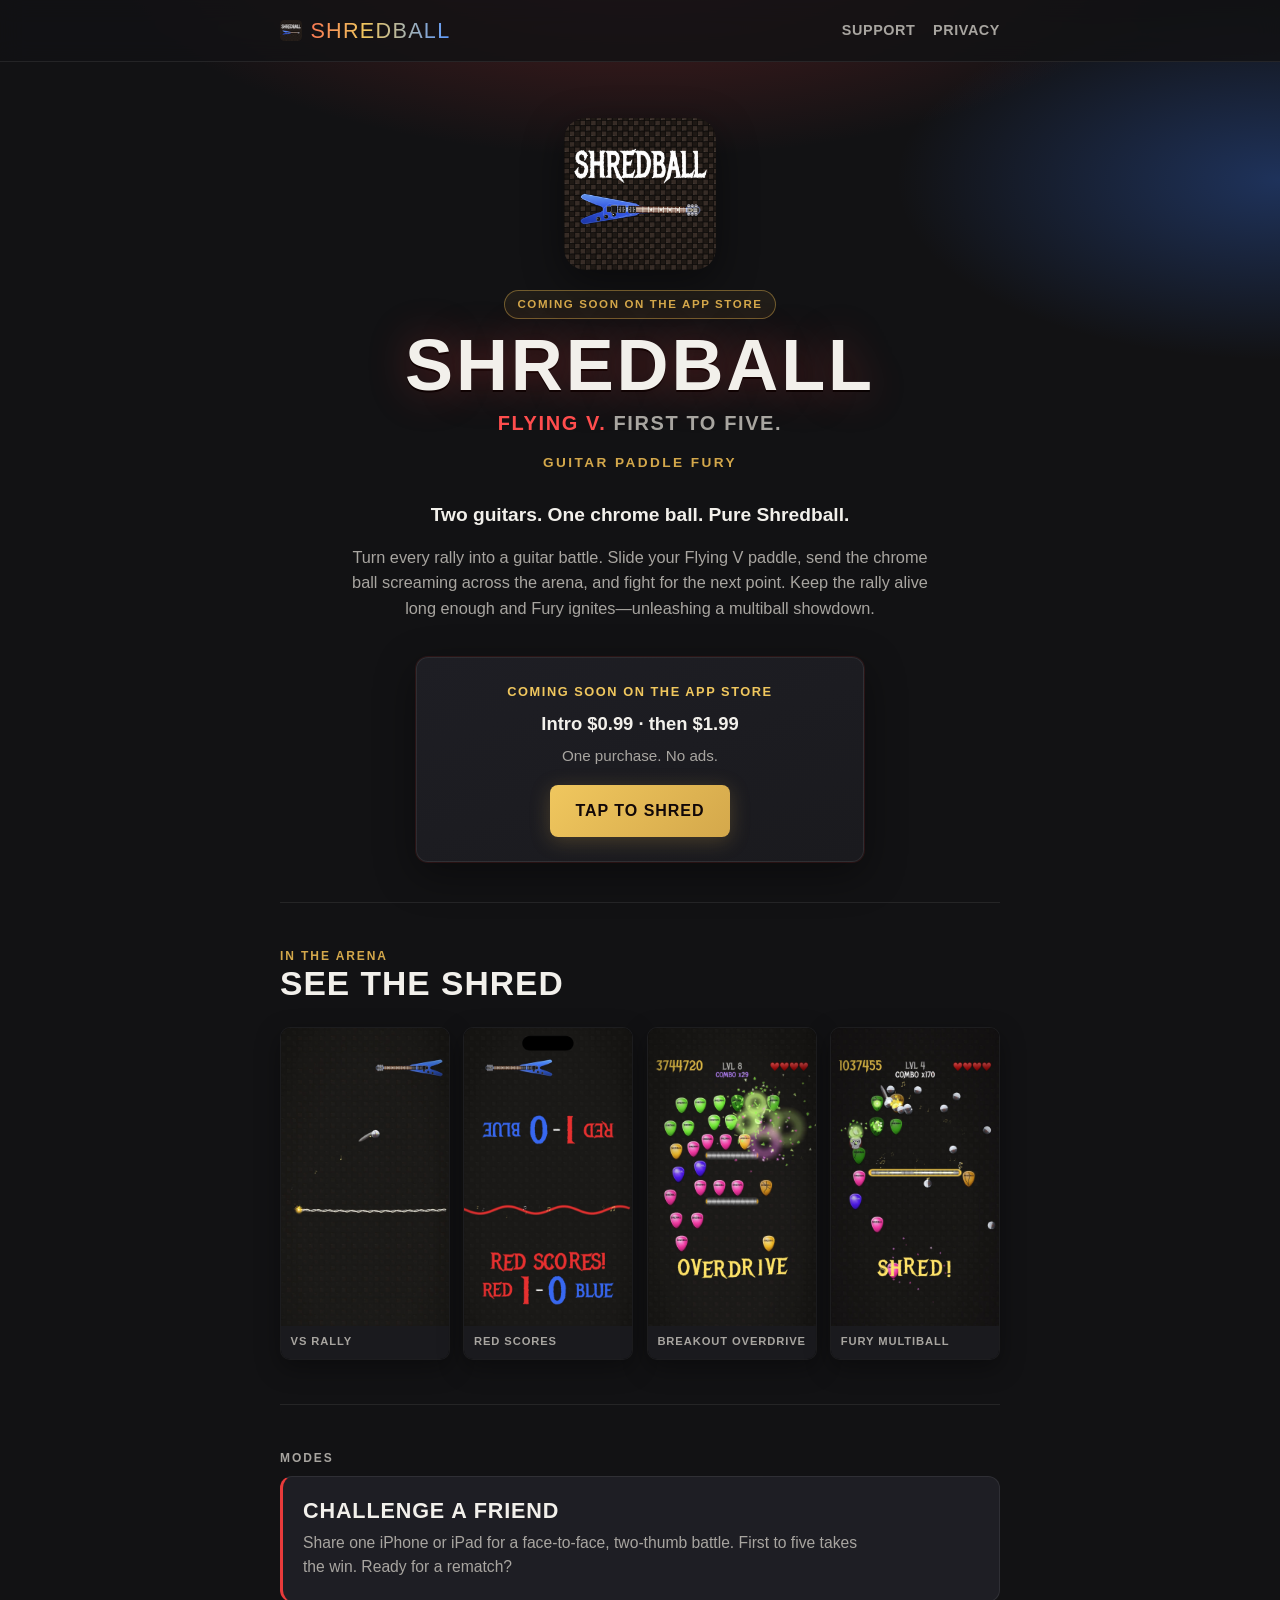
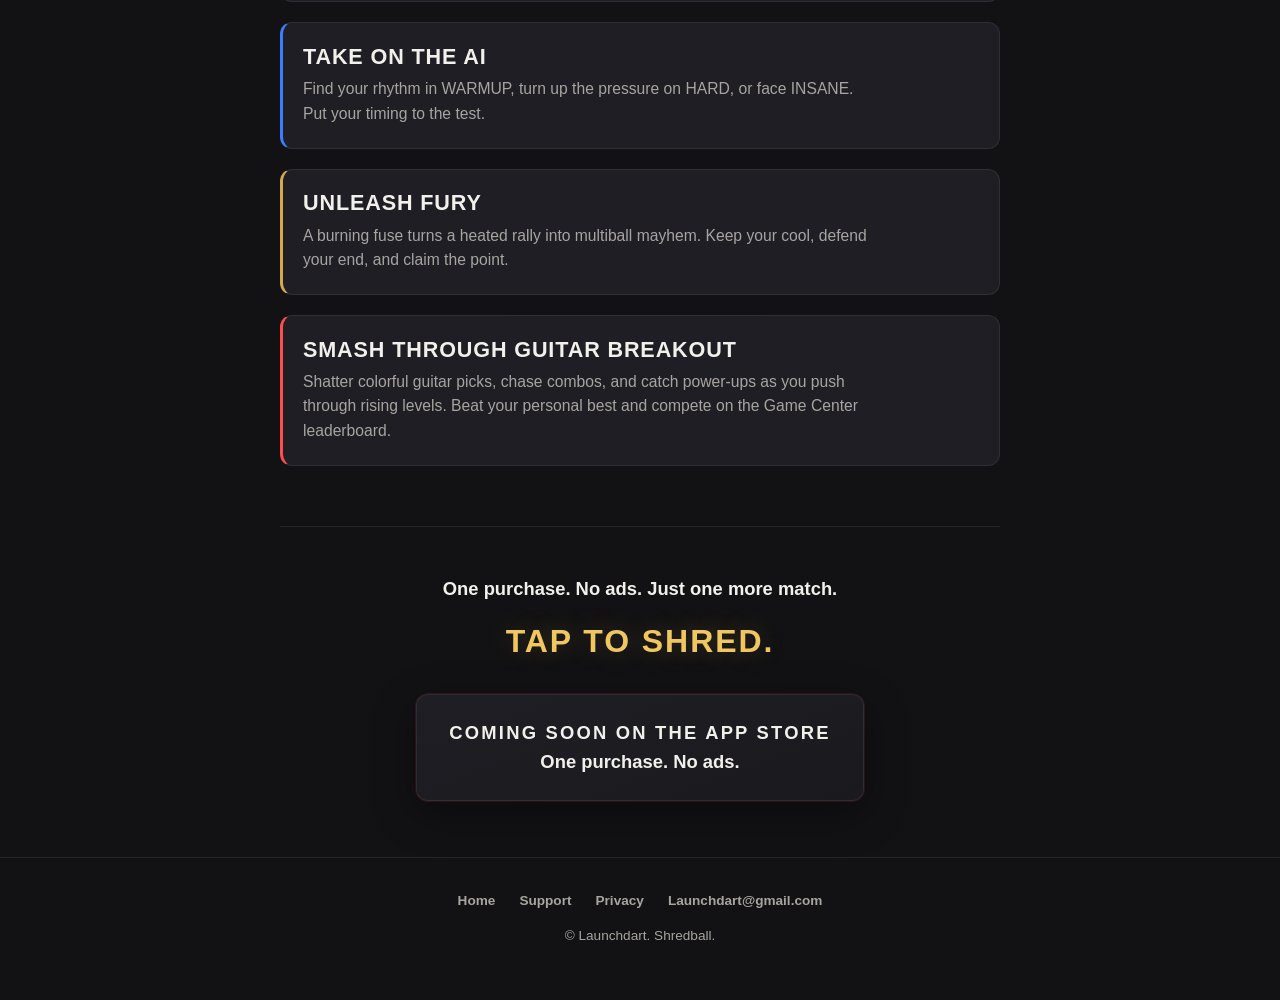
==== index.html @ 8d964af4 "Add Shredball app icon to site hero, favicon, and social preview." ====
<!DOCTYPE html>
<html lang="en">
<head>
  <meta charset="utf-8">
  <meta name="viewport" content="width=device-width, initial-scale=1">
  <title>Shredball — Flying V. First to five.</title>
  <meta name="description" content="Two guitars. One chrome ball. Pure Shredball. Face-to-face guitar paddle battles, Fury multiball, and Guitar Breakout. Coming soon on the App Store.">
  <meta name="theme-color" content="#121214">
  <link rel="canonical" href="https://shredball.app/">
  <link rel="icon" type="image/png" sizes="32x32" href="assets/favicon-32.png">
  <link rel="apple-touch-icon" href="assets/apple-touch-icon.png">
  <meta property="og:title" content="Shredball — Flying V. First to five.">
  <meta property="og:description" content="Two guitars. One chrome ball. Pure Shredball. Face-to-face battles, Fury multiball, Guitar Breakout.">
  <meta property="og:type" content="website">
  <meta property="og:url" content="https://shredball.app/">
  <meta property="og:image" content="https://shredball.app/assets/app-icon-512.png">
  <meta name="twitter:card" content="summary">
  <meta name="twitter:image" content="https://shredball.app/assets/app-icon-512.png">
  <link rel="stylesheet" href="assets/styles.css">
</head>
<body>
  <header class="site-header">
    <div class="inner">
      <a class="logo" href="./"><img class="logo-icon" src="assets/favicon-32.png" alt="" width="32" height="32">Shredball</a>
      <nav class="nav" aria-label="Primary">
        <a href="support/">Support</a>
        <a href="privacy/">Privacy</a>
      </nav>
    </div>
  </header>

  <main>
    <section class="hero wrap">
      <img class="hero-icon" src="assets/app-icon-512.png" alt="Shredball app icon — SHREDBALL over a blue Flying V" width="512" height="512" decoding="async">
      <p class="hero-kicker">Coming soon on the App Store</p>
      <h1>Shredball</h1>
      <p class="tagline"><span class="accent">Flying V.</span> First to five.</p>
      <p class="hero-sub">Guitar Paddle Fury</p>

      <p class="lede">Two guitars. One chrome ball. Pure Shredball.</p>
      <p class="lede-body">Turn every rally into a guitar battle. Slide your Flying&nbsp;V paddle, send the chrome ball screaming across the arena, and fight for the next point. Keep the rally alive long enough and Fury ignites—unleashing a multiball showdown.</p>

      <div class="cta-block">
        <p class="cta-status">Coming soon on the App Store</p>
        <p class="cta-price">Intro $0.99 · then $1.99</p>
        <p class="cta-note">One purchase. No ads.</p>
        <span class="btn" aria-disabled="true">Tap to shred</span>
      </div>
    </section>

    <section class="section wrap" aria-label="Screenshots">
      <p class="section-label gold">In the arena</p>
      <h2>See the shred</h2>
      <div class="gallery">
        <figure>
          <img src="assets/stills/vs-rally.jpg" alt="Two Flying V paddles duel over a chrome ball across a dark amp-mesh arena" width="900" height="1954" loading="eager">
          <figcaption>Vs rally</figcaption>
        </figure>
        <figure>
          <img src="assets/stills/red-scores.jpg" alt="RED SCORES celebration with face-to-face scoreboard" width="900" height="1954" loading="lazy">
          <figcaption>Red scores</figcaption>
        </figure>
        <figure>
          <img src="assets/stills/breakout-overdrive.jpg" alt="Guitar Breakout with colorful picks and overdrive energy" width="900" height="1954" loading="lazy">
          <figcaption>Breakout overdrive</figcaption>
        </figure>
        <figure>
          <img src="assets/stills/shred-multiball.jpg" alt="Fury multiball mayhem filling the arena with chrome balls" width="900" height="1954" loading="lazy">
          <figcaption>Fury multiball</figcaption>
        </figure>
      </div>
    </section>

    <section class="section wrap">
      <p class="section-label">Modes</p>
      <div class="features">
        <article class="feature">
          <h2>Challenge a friend</h2>
          <p>Share one iPhone or iPad for a face-to-face, two-thumb battle. First to five takes the win. Ready for a rematch?</p>
        </article>
        <article class="feature">
          <h2>Take on the AI</h2>
          <p>Find your rhythm in WARMUP, turn up the pressure on HARD, or face INSANE. Put your timing to the test.</p>
        </article>
        <article class="feature">
          <h2>Unleash Fury</h2>
          <p>A burning fuse turns a heated rally into multiball mayhem. Keep your cool, defend your end, and claim the point.</p>
        </article>
        <article class="feature">
          <h2>Smash through Guitar Breakout</h2>
          <p>Shatter colorful guitar picks, chase combos, and catch power-ups as you push through rising levels. Beat your personal best and compete on the Game Center leaderboard.</p>
        </article>
      </div>
    </section>

    <section class="closing wrap">
      <p>One purchase. No ads. Just one more match.</p>
      <p class="punch">Tap to shred.</p>
      <div class="cta-block" style="margin-top: 1.75rem;">
        <p class="cta-status">Coming soon on the App Store</p>
        <p class="cta-note" style="margin-bottom: 0;">One purchase. No ads.</p>
      </div>
    </section>
  </main>

  <footer class="site-footer">
    <div class="wrap">
      <nav aria-label="Footer">
        <a href="./">Home</a>
        <a href="support/">Support</a>
        <a href="privacy/">Privacy</a>
        <a href="mailto:Launchdart@gmail.com">Launchdart@gmail.com</a>
      </nav>
      <p>&copy; Launchdart. Shredball.</p>
    </div>
  </footer>
</body>
</html>
---- assets/styles.css ----
/* Shredball — dark metal / arcade */

:root {
  --bg: #121214;
  --bg-elevated: #1a1a1e;
  --bg-card: #1e1e24;
  --charcoal: #2a2a32;
  --text: #f2f0eb;
  --text-muted: #a8a5a0;
  --red: #e83b3b;
  --red-hot: #ff4d4d;
  --blue: #3b7dff;
  --blue-hot: #5c9aff;
  --gold: #d4a84b;
  --gold-bright: #f0c75e;
  --border: rgba(255, 255, 255, 0.08);
  --glow-red: rgba(232, 59, 59, 0.35);
  --glow-blue: rgba(59, 125, 255, 0.3);
  --glow-gold: rgba(212, 168, 75, 0.25);
  --max: 720px;
  --radius: 12px;
  --font: -apple-system, BlinkMacSystemFont, "Segoe UI", Roboto, Helvetica, Arial, sans-serif;
  --font-display: Impact, Haettenschweiler, "Arial Narrow Bold", "Segoe UI Black", sans-serif;
}

*,
*::before,
*::after {
  box-sizing: border-box;
}

html {
  scroll-behavior: smooth;
  -webkit-text-size-adjust: 100%;
}

body {
  margin: 0;
  font-family: var(--font);
  font-size: 1.05rem;
  line-height: 1.55;
  color: var(--text);
  background:
    radial-gradient(ellipse 80% 50% at 50% -10%, var(--glow-red), transparent 55%),
    radial-gradient(ellipse 60% 40% at 100% 20%, var(--glow-blue), transparent 50%),
    var(--bg);
  background-attachment: fixed;
  min-height: 100vh;
}

img {
  max-width: 100%;
  height: auto;
  display: block;
}

a {
  color: var(--gold-bright);
  text-decoration: none;
  transition: color 0.15s ease;
}

a:hover,
a:focus-visible {
  color: var(--text);
  text-decoration: underline;
}

a:focus-visible {
  outline: 2px solid var(--gold);
  outline-offset: 3px;
}

.wrap {
  width: min(100% - 2rem, var(--max));
  margin-inline: auto;
}

/* Header */
.site-header {
  position: sticky;
  top: 0;
  z-index: 40;
  backdrop-filter: blur(12px);
  -webkit-backdrop-filter: blur(12px);
  background: rgba(18, 18, 20, 0.85);
  border-bottom: 1px solid var(--border);
}

.site-header .inner {
  display: flex;
  align-items: center;
  justify-content: space-between;
  gap: 1rem;
  padding: 0.85rem 0;
  width: min(100% - 2rem, var(--max));
  margin-inline: auto;
}

.logo {
  font-family: var(--font-display);
  font-size: 1.35rem;
  letter-spacing: 0.06em;
  text-transform: uppercase;
  color: var(--text);
  text-decoration: none;
  background: linear-gradient(90deg, var(--red-hot), var(--gold-bright), var(--blue-hot));
  -webkit-background-clip: text;
  background-clip: text;
  -webkit-text-fill-color: transparent;
}

.logo:hover {
  text-decoration: none;
  filter: brightness(1.1);
}

.nav {
  display: flex;
  gap: 1.1rem;
  font-size: 0.9rem;
}

.nav a {
  color: var(--text-muted);
  text-decoration: none;
  text-transform: uppercase;
  letter-spacing: 0.04em;
  font-weight: 600;
}

.nav a:hover,
.nav a[aria-current="page"] {
  color: var(--gold-bright);
}

/* Hero */
.hero {
  padding: 3.5rem 0 2.5rem;
  text-align: center;
}

.hero-kicker {
  display: inline-block;
  margin: 0 0 0.75rem;
  padding: 0.3rem 0.75rem;
  font-size: 0.72rem;
  font-weight: 700;
  letter-spacing: 0.14em;
  text-transform: uppercase;
  color: var(--gold);
  border: 1px solid rgba(212, 168, 75, 0.45);
  border-radius: 999px;
  background: rgba(212, 168, 75, 0.08);
}

.hero h1 {
  margin: 0 0 0.4rem;
  font-family: var(--font-display);
  font-size: clamp(2.75rem, 12vw, 4.5rem);
  line-height: 0.95;
  letter-spacing: 0.04em;
  text-transform: uppercase;
  color: var(--text);
  text-shadow:
    0 0 40px var(--glow-red),
    0 2px 0 #000;
}

.hero .tagline {
  margin: 0.5rem 0 0;
  font-size: clamp(1rem, 3.5vw, 1.25rem);
  font-weight: 700;
  letter-spacing: 0.08em;
  text-transform: uppercase;
  color: var(--text-muted);
}

.hero .tagline .accent {
  color: var(--red-hot);
}

.hero .tagline .accent-blue {
  color: var(--blue-hot);
}

.hero-sub {
  margin: 0.85rem 0 0;
  font-size: 0.85rem;
  letter-spacing: 0.18em;
  text-transform: uppercase;
  color: var(--gold);
  font-weight: 700;
}

.lede {
  margin: 1.75rem auto 0;
  max-width: 36rem;
  font-size: 1.2rem;
  font-weight: 600;
  line-height: 1.45;
  color: var(--text);
}

.lede-body {
  margin: 1rem auto 0;
  max-width: 36rem;
  color: var(--text-muted);
  font-size: 1.02rem;
}

/* CTA block */
.cta-block {
  margin: 2.25rem auto 0;
  padding: 1.5rem 1.25rem;
  max-width: 28rem;
  text-align: center;
  background: linear-gradient(160deg, var(--bg-card), var(--bg-elevated));
  border: 1px solid var(--border);
  border-radius: var(--radius);
  box-shadow:
    0 0 0 1px rgba(232, 59, 59, 0.12),
    0 12px 40px rgba(0, 0, 0, 0.4);
}

.cta-status {
  margin: 0 0 0.5rem;
  font-size: 0.8rem;
  font-weight: 700;
  letter-spacing: 0.12em;
  text-transform: uppercase;
  color: var(--gold-bright);
}

.cta-price {
  margin: 0 0 0.35rem;
  font-size: 1.15rem;
  font-weight: 800;
  color: var(--text);
}

.cta-note {
  margin: 0 0 1.1rem;
  font-size: 0.95rem;
  color: var(--text-muted);
}

.btn {
  display: inline-block;
  padding: 0.85rem 1.6rem;
  font-size: 1rem;
  font-weight: 800;
  letter-spacing: 0.06em;
  text-transform: uppercase;
  text-decoration: none;
  color: #120808;
  background: linear-gradient(135deg, var(--gold-bright), var(--gold));
  border: none;
  border-radius: 8px;
  box-shadow: 0 4px 20px var(--glow-gold);
  cursor: default;
  pointer-events: none;
}

.btn:hover {
  text-decoration: none;
  color: #120808;
}

.btn-ghost {
  pointer-events: auto;
  background: transparent;
  color: var(--gold-bright);
  border: 1px solid rgba(212, 168, 75, 0.5);
  box-shadow: none;
  margin-top: 0.75rem;
  padding: 0.55rem 1.1rem;
  font-size: 0.85rem;
}

.btn-ghost:hover {
  color: var(--text);
  border-color: var(--gold-bright);
  background: rgba(212, 168, 75, 0.1);
}

/* Sections */
.section {
  padding: 2.75rem 0;
  border-top: 1px solid var(--border);
}

.section-label {
  margin: 0 0 0.65rem;
  font-size: 0.75rem;
  font-weight: 800;
  letter-spacing: 0.16em;
  text-transform: uppercase;
  color: var(--red-hot);
}

.section-label.blue {
  color: var(--blue-hot);
}

.section-label.gold {
  color: var(--gold);
}

.section h2 {
  margin: 0 0 0.75rem;
  font-family: var(--font-display);
  font-size: clamp(1.6rem, 5vw, 2.1rem);
  letter-spacing: 0.03em;
  text-transform: uppercase;
  line-height: 1.1;
}

.section p {
  margin: 0;
  color: var(--text-muted);
  max-width: 36rem;
}

.section p + p {
  margin-top: 0.75rem;
}

/* Feature cards */
.features {
  display: grid;
  gap: 1.25rem;
  padding: 0.5rem 0 1rem;
}

.feature {
  padding: 1.35rem 1.25rem;
  background: var(--bg-card);
  border: 1px solid var(--border);
  border-radius: var(--radius);
  border-left: 3px solid var(--red);
}

.feature:nth-child(2) {
  border-left-color: var(--blue);
}

.feature:nth-child(3) {
  border-left-color: var(--gold);
}

.feature:nth-child(4) {
  border-left-color: var(--red-hot);
}

.feature h2 {
  margin: 0 0 0.55rem;
  font-family: var(--font-display);
  font-size: 1.35rem;
  letter-spacing: 0.04em;
  text-transform: uppercase;
  color: var(--text);
}

.feature p {
  margin: 0;
  color: var(--text-muted);
  font-size: 0.98rem;
}

/* Gallery */
.gallery {
  display: grid;
  grid-template-columns: 1fr 1fr;
  gap: 0.75rem;
  margin-top: 1.5rem;
}

.gallery figure {
  margin: 0;
  overflow: hidden;
  border-radius: 10px;
  border: 1px solid var(--border);
  background: #0a0a0c;
  box-shadow: 0 8px 24px rgba(0, 0, 0, 0.35);
}

.gallery img {
  width: 100%;
  aspect-ratio: 9 / 16;
  object-fit: cover;
  object-position: center top;
}

.gallery figcaption {
  padding: 0.45rem 0.6rem 0.55rem;
  font-size: 0.7rem;
  font-weight: 700;
  letter-spacing: 0.08em;
  text-transform: uppercase;
  color: var(--text-muted);
  background: var(--bg-elevated);
}

@media (min-width: 560px) {
  .gallery {
    grid-template-columns: repeat(4, 1fr);
    gap: 0.85rem;
  }
}

/* Closing punch */
.closing {
  padding: 3rem 0 3.5rem;
  text-align: center;
  border-top: 1px solid var(--border);
}

.closing p {
  margin: 0 auto;
  max-width: 28rem;
  font-size: 1.15rem;
  font-weight: 600;
  color: var(--text);
}

.closing .punch {
  margin-top: 0.85rem;
  font-family: var(--font-display);
  font-size: clamp(1.5rem, 5vw, 2rem);
  letter-spacing: 0.06em;
  text-transform: uppercase;
  color: var(--gold-bright);
  text-shadow: 0 0 24px var(--glow-gold);
}

/* Footer */
.site-footer {
  padding: 2rem 0 2.5rem;
  border-top: 1px solid var(--border);
  text-align: center;
  font-size: 0.85rem;
  color: var(--text-muted);
}

.site-footer nav {
  display: flex;
  justify-content: center;
  flex-wrap: wrap;
  gap: 1rem 1.5rem;
  margin-bottom: 0.85rem;
}

.site-footer a {
  color: var(--text-muted);
  text-decoration: none;
  font-weight: 600;
}

.site-footer a:hover {
  color: var(--gold-bright);
}

/* Inner pages */
.page-hero {
  padding: 2.5rem 0 1.5rem;
}

.page-hero h1 {
  margin: 0 0 0.5rem;
  font-family: var(--font-display);
  font-size: clamp(1.9rem, 7vw, 2.6rem);
  letter-spacing: 0.04em;
  text-transform: uppercase;
}

.page-hero p {
  margin: 0;
  color: var(--text-muted);
}

.content {
  padding: 0 0 3rem;
}

.content-card {
  padding: 1.5rem 1.25rem;
  background: var(--bg-card);
  border: 1px solid var(--border);
  border-radius: var(--radius);
}

.content-card p {
  margin: 0 0 1rem;
  color: var(--text-muted);
}

.content-card p:last-child {
  margin-bottom: 0;
}

.content-card strong {
  color: var(--text);
}

.email-link {
  font-size: 1.15rem;
  font-weight: 700;
  color: var(--gold-bright);
  word-break: break-all;
}

.hint {
  margin-top: 1.25rem !important;
  padding: 0.9rem 1rem;
  background: rgba(212, 168, 75, 0.08);
  border-left: 3px solid var(--gold);
  border-radius: 0 8px 8px 0;
  color: var(--text) !important;
  font-size: 0.95rem;
}

.back-links {
  margin-top: 1.75rem;
  display: flex;
  flex-wrap: wrap;
  gap: 1rem;
  font-size: 0.9rem;
  font-weight: 600;
}

/* Reduced motion */
@media (prefers-reduced-motion: reduce) {
  html {
    scroll-behavior: auto;
  }
}


.logo {
  display: inline-flex;
  align-items: center;
  gap: 0.55rem;
}
.logo-icon {
  width: 1.35rem;
  height: 1.35rem;
  border-radius: 0.28rem;
}
.hero-icon {
  display: block;
  width: min(9.5rem, 42vw);
  height: auto;
  margin: 0 auto 1.25rem;
  border-radius: 1.35rem;
  box-shadow: 0 12px 40px rgba(0,0,0,0.45);
}
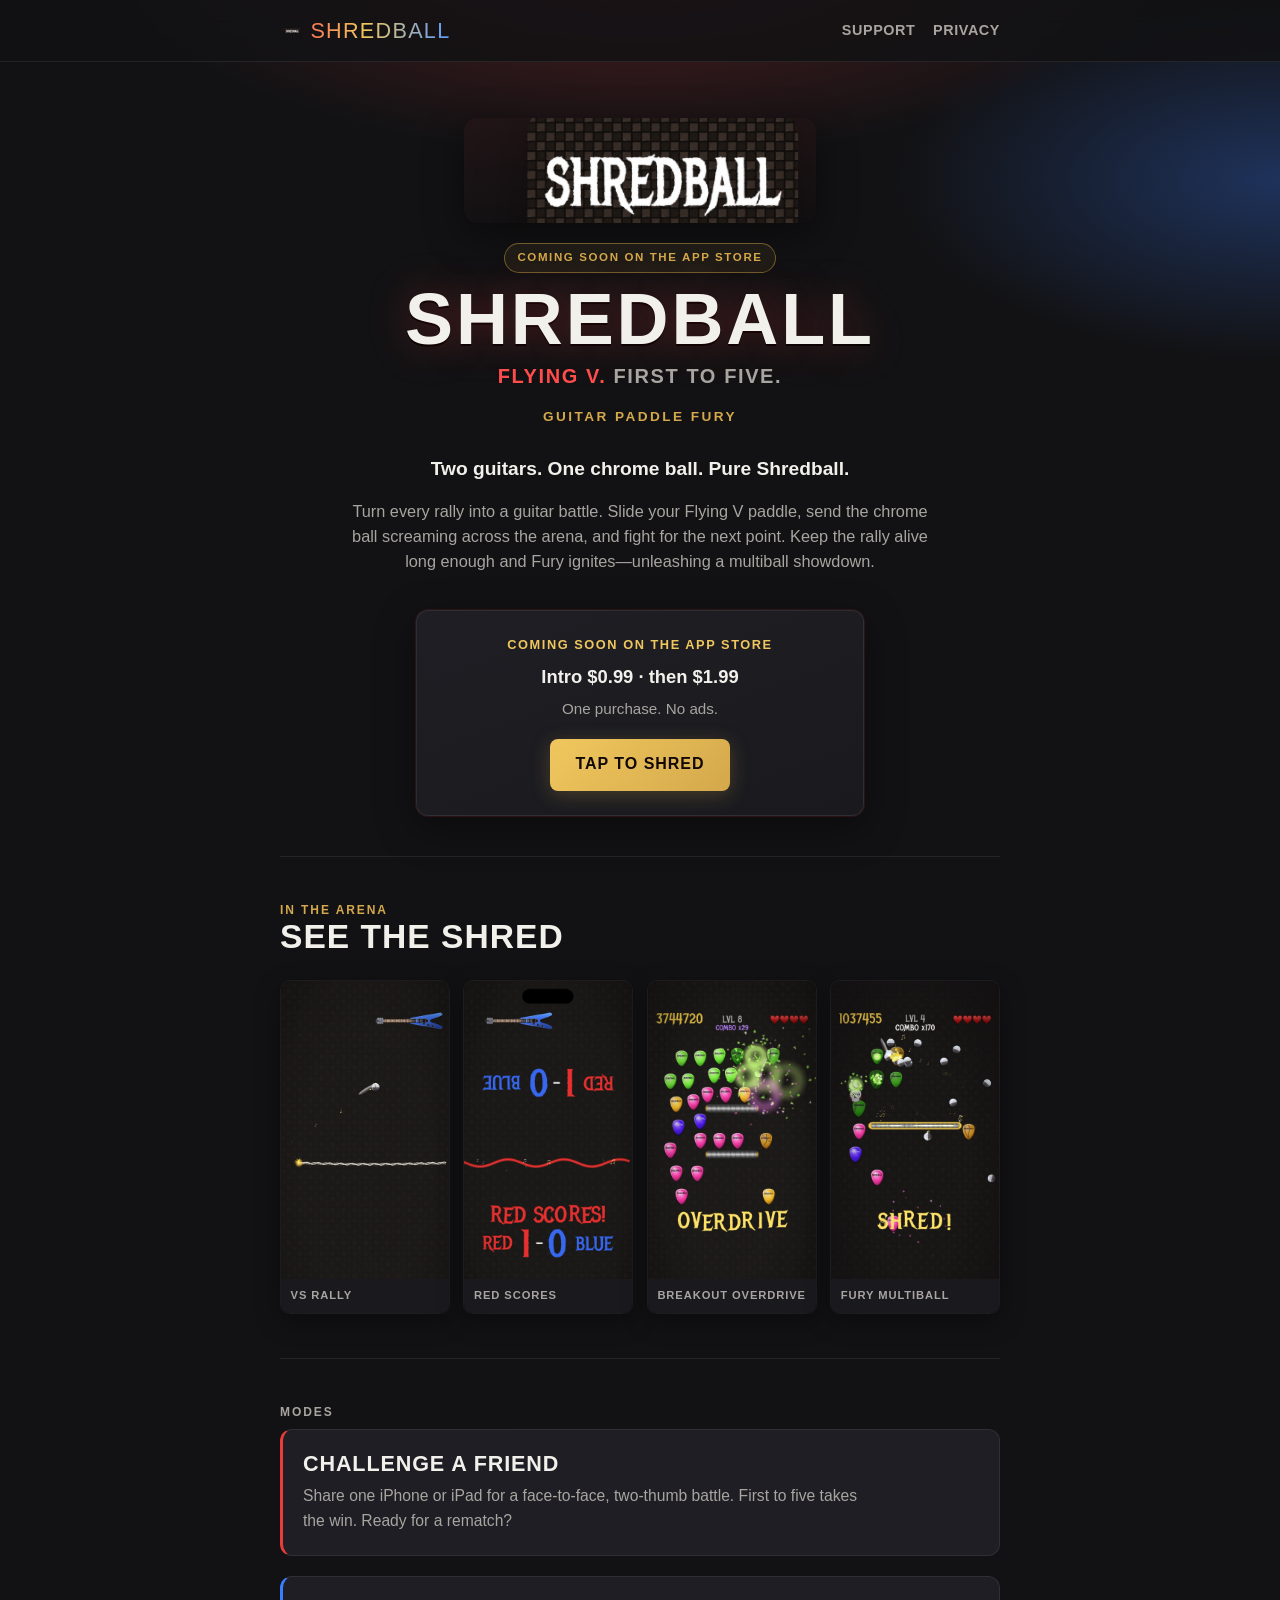
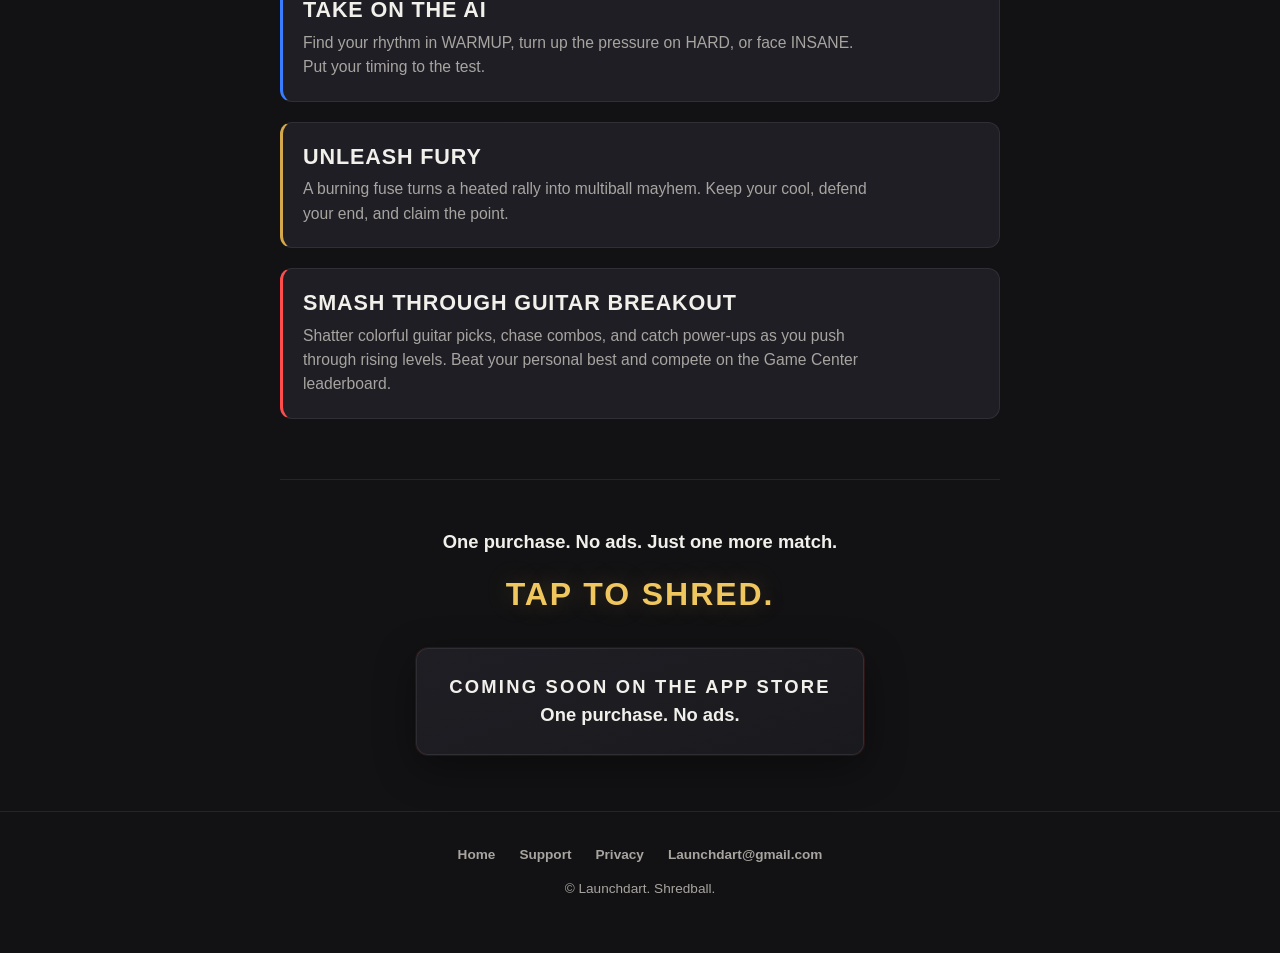
==== commit 0fc909eb: "Use wide monochrome wordmark on hero; square-padded favicons." ====
--- a/index.html
+++ b/index.html
@@ -31,7 +31,7 @@
 
   <main>
     <section class="hero wrap">
-      <img class="hero-icon" src="assets/app-icon-512.png" alt="Shredball app icon — SHREDBALL over a blue Flying V" width="512" height="512" decoding="async">
+      <img class="hero-icon" src="assets/logo-wordmark.png" alt="SHREDBALL logo" width="788" height="236" decoding="async">
       <p class="hero-kicker">Coming soon on the App Store</p>
       <h1>Shredball</h1>
       <p class="tagline"><span class="accent">Flying V.</span> First to five.</p>
--- a/assets/styles.css
+++ b/assets/styles.css
@@ -549,9 +549,9 @@
 }
 .hero-icon {
   display: block;
-  width: min(9.5rem, 42vw);
+  width: min(22rem, 88vw);
   height: auto;
   margin: 0 auto 1.25rem;
-  border-radius: 1.35rem;
+  border-radius: 0.85rem;
   box-shadow: 0 12px 40px rgba(0,0,0,0.45);
 }
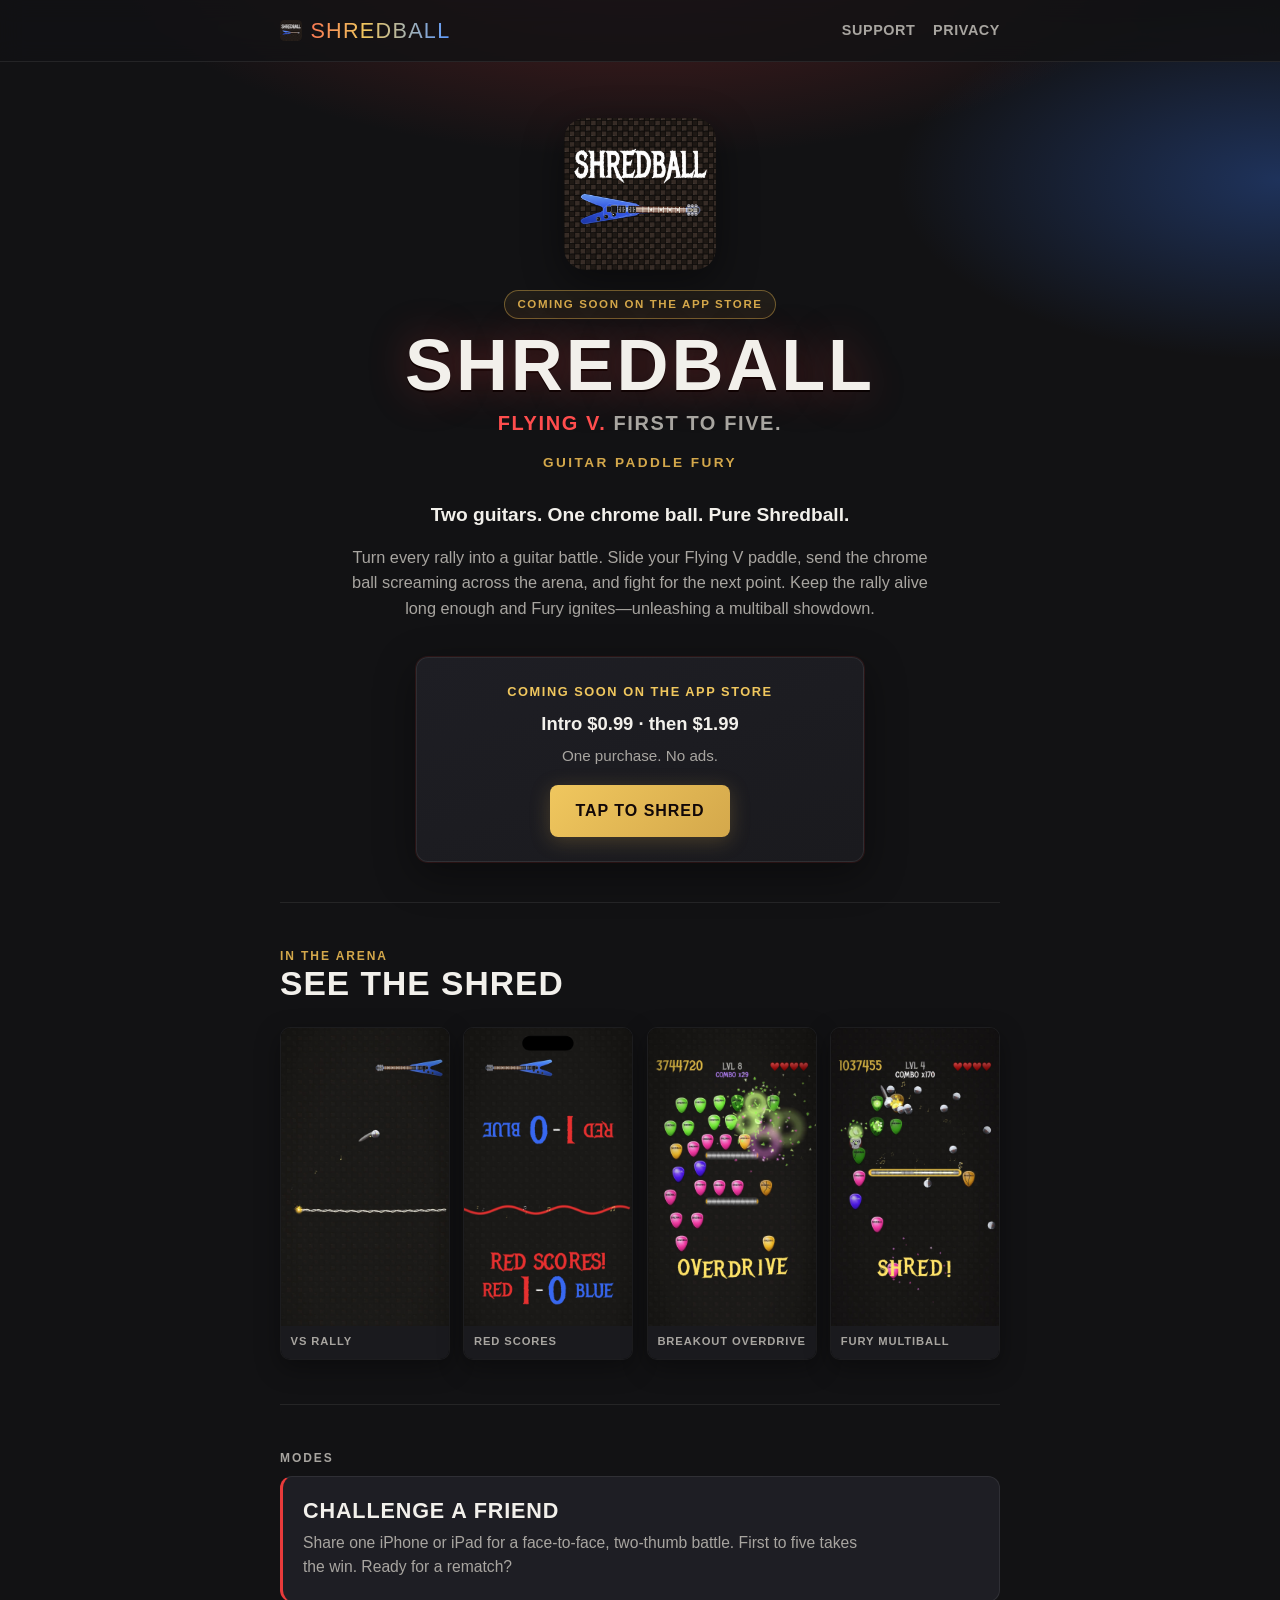
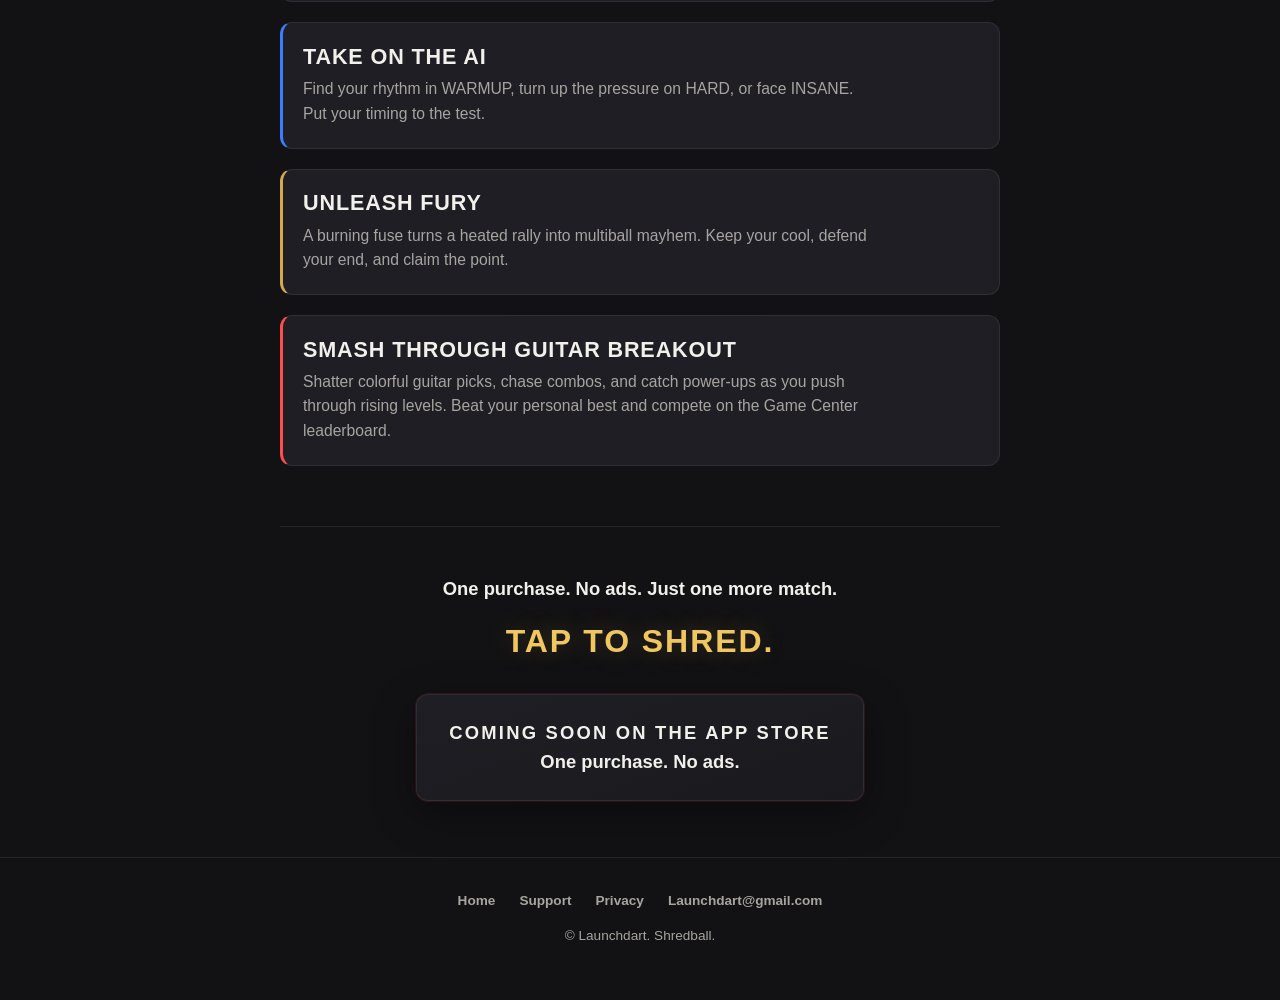
==== commit ed1c967b: "Restore Flying V app icon on shredball.app; drop monochrome wordmark swap." ====
--- a/index.html
+++ b/index.html
@@ -31,7 +31,7 @@
 
   <main>
     <section class="hero wrap">
-      <img class="hero-icon" src="assets/logo-wordmark.png" alt="SHREDBALL logo" width="788" height="236" decoding="async">
+      <img class="hero-icon" src="assets/app-icon-512.png" alt="Shredball app icon — SHREDBALL over a blue Flying V" width="512" height="512" decoding="async">
       <p class="hero-kicker">Coming soon on the App Store</p>
       <h1>Shredball</h1>
       <p class="tagline"><span class="accent">Flying V.</span> First to five.</p>
--- a/assets/styles.css
+++ b/assets/styles.css
@@ -549,9 +549,9 @@
 }
 .hero-icon {
   display: block;
-  width: min(22rem, 88vw);
+  width: min(9.5rem, 42vw);
   height: auto;
   margin: 0 auto 1.25rem;
-  border-radius: 0.85rem;
+  border-radius: 1.35rem;
   box-shadow: 0 12px 40px rgba(0,0,0,0.45);
 }
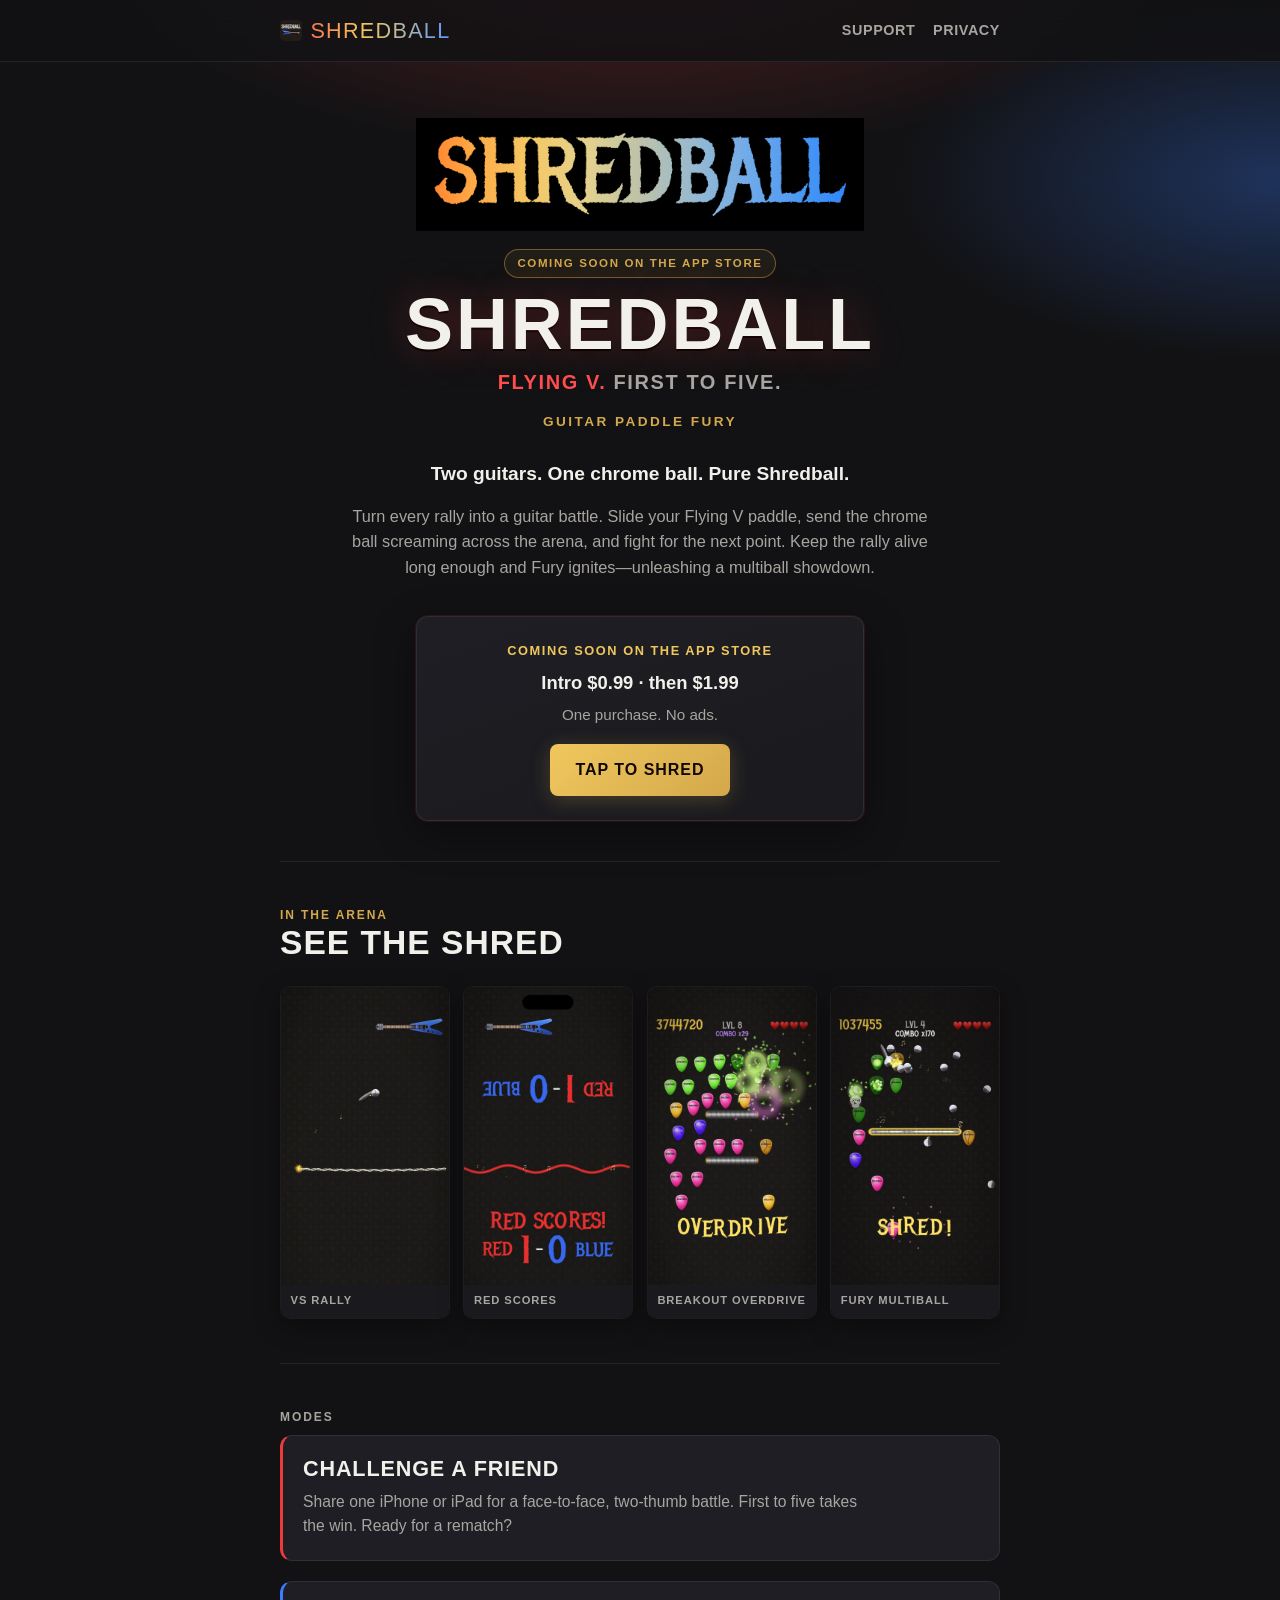
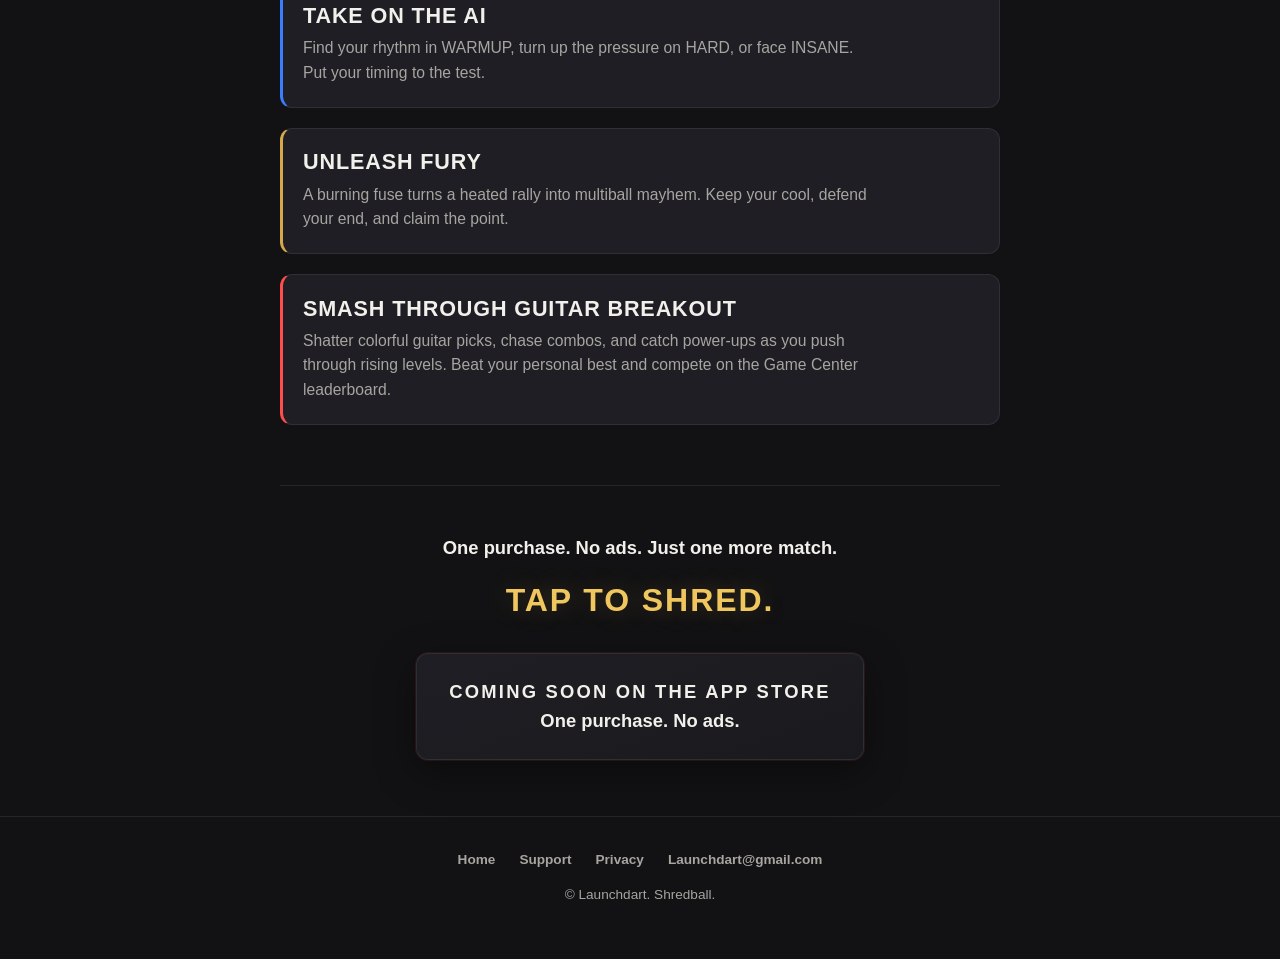
==== commit c094e832: "Homepage hero: rainbow MetalMania wordmark; keep Flying V favicon." ====
--- a/index.html
+++ b/index.html
@@ -31,7 +31,7 @@
 
   <main>
     <section class="hero wrap">
-      <img class="hero-icon" src="assets/app-icon-512.png" alt="Shredball app icon — SHREDBALL over a blue Flying V" width="512" height="512" decoding="async">
+      <img class="hero-wordmark" src="assets/wordmark-metalmania-gradient.png" alt="SHREDBALL" width="1194" height="302" decoding="async">
       <p class="hero-kicker">Coming soon on the App Store</p>
       <h1>Shredball</h1>
       <p class="tagline"><span class="accent">Flying V.</span> First to five.</p>
--- a/assets/styles.css
+++ b/assets/styles.css
@@ -555,3 +555,11 @@
   border-radius: 1.35rem;
   box-shadow: 0 12px 40px rgba(0,0,0,0.45);
 }
+
+
+.hero-wordmark {
+  display: block;
+  width: min(28rem, 92vw);
+  height: auto;
+  margin: 0 auto 1.1rem;
+}
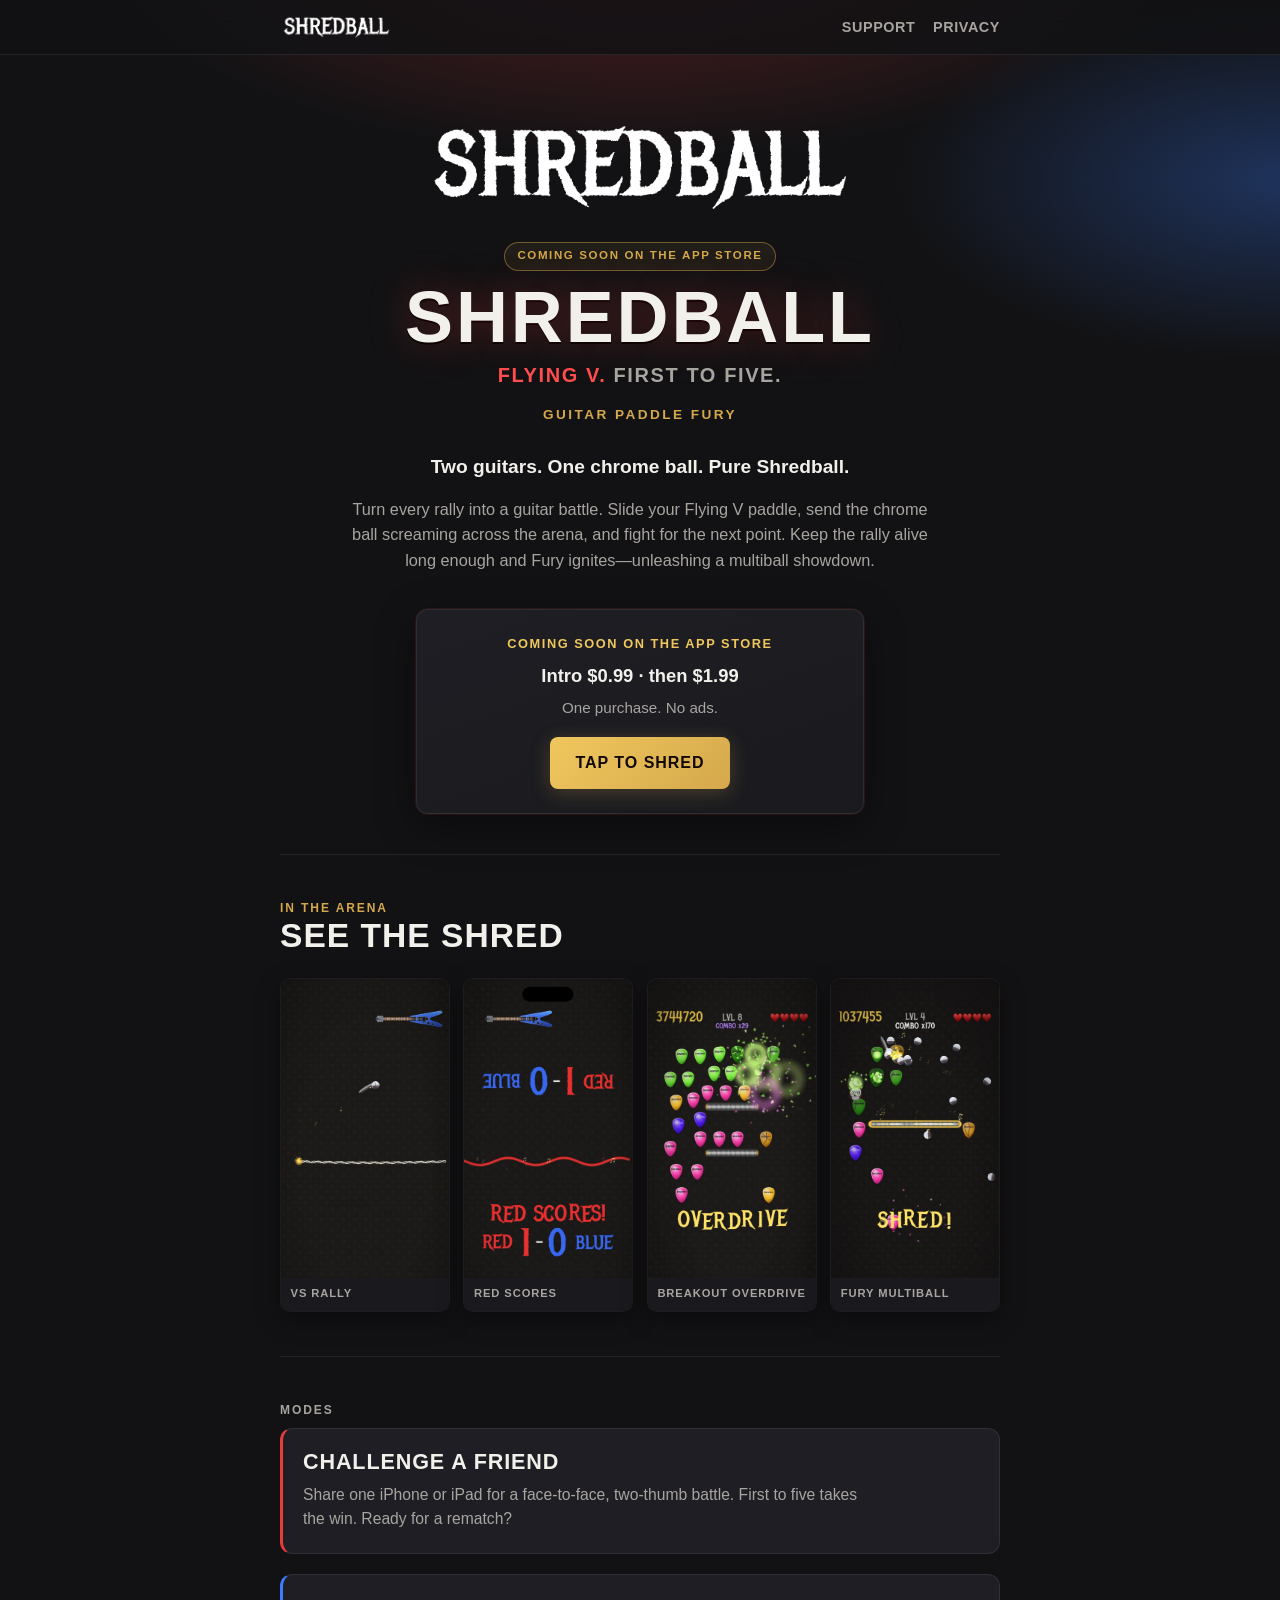
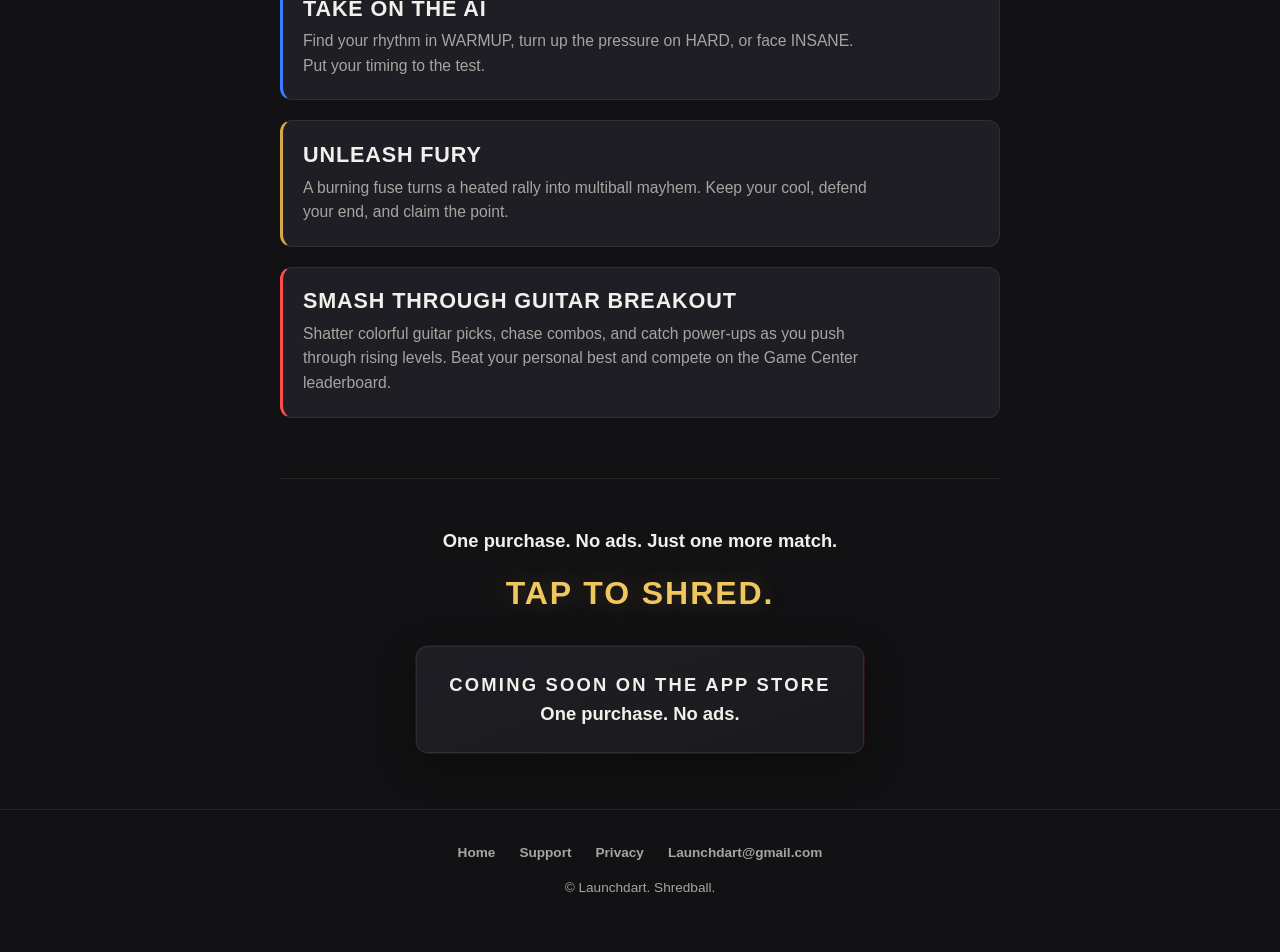
==== commit c1bd9073: "Use white MetalMania wordmark on hero and header." ====
--- a/index.html
+++ b/index.html
@@ -21,7 +21,7 @@
 <body>
   <header class="site-header">
     <div class="inner">
-      <a class="logo" href="./"><img class="logo-icon" src="assets/favicon-32.png" alt="" width="32" height="32">Shredball</a>
+      <a class="logo" href="./"><img class="logo-wordmark" src="assets/wordmark-metalmania-white-header.png" alt="Shredball" width="320" height="80"></a>
       <nav class="nav" aria-label="Primary">
         <a href="support/">Support</a>
         <a href="privacy/">Privacy</a>
@@ -31,7 +31,7 @@
 
   <main>
     <section class="hero wrap">
-      <img class="hero-wordmark" src="assets/wordmark-metalmania-gradient.png" alt="SHREDBALL" width="1194" height="302" decoding="async">
+      <img class="hero-wordmark" src="assets/wordmark-metalmania-white.png" alt="SHREDBALL" width="1194" height="302" decoding="async">
       <p class="hero-kicker">Coming soon on the App Store</p>
       <h1>Shredball</h1>
       <p class="tagline"><span class="accent">Flying V.</span> First to five.</p>
--- a/assets/styles.css
+++ b/assets/styles.css
@@ -563,3 +563,14 @@
   height: auto;
   margin: 0 auto 1.1rem;
 }
+
+
+.logo-wordmark {
+  display: block;
+  height: 1.65rem;
+  width: auto;
+}
+.logo {
+  display: inline-flex;
+  align-items: center;
+}
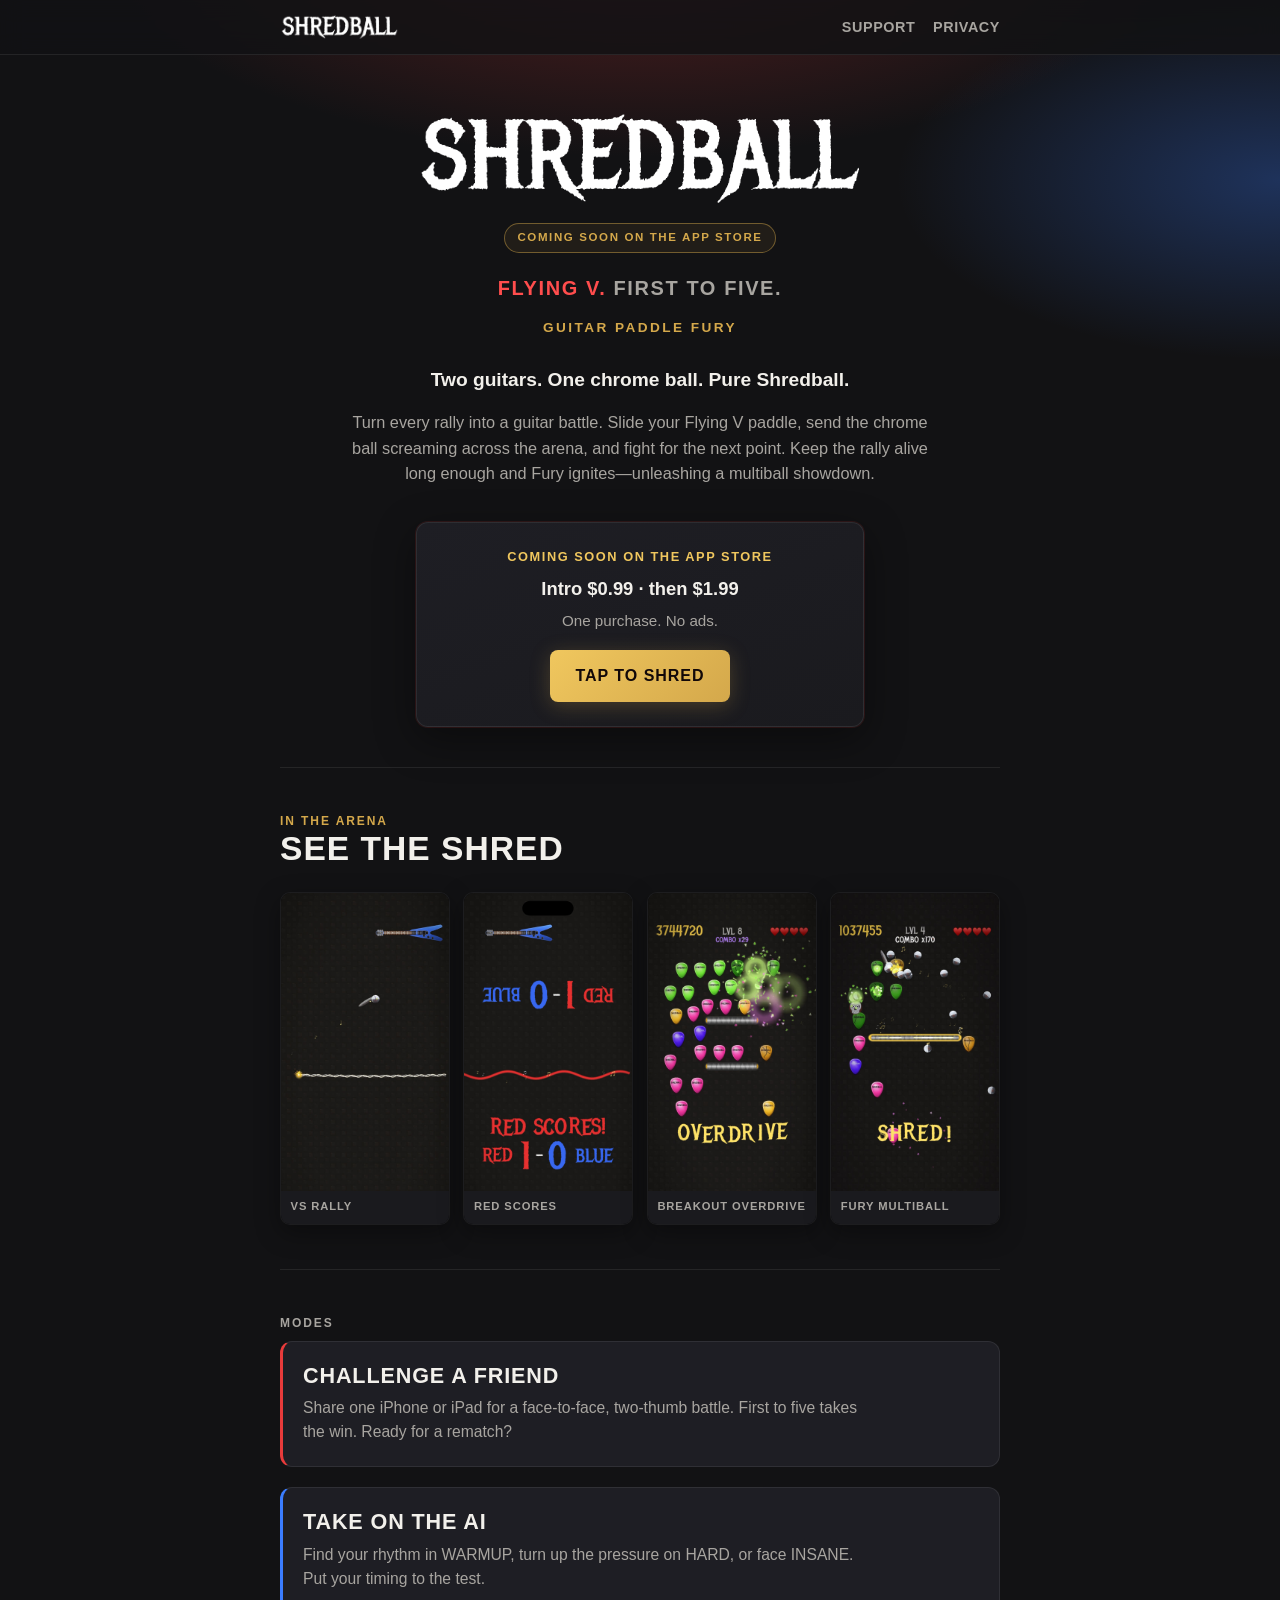
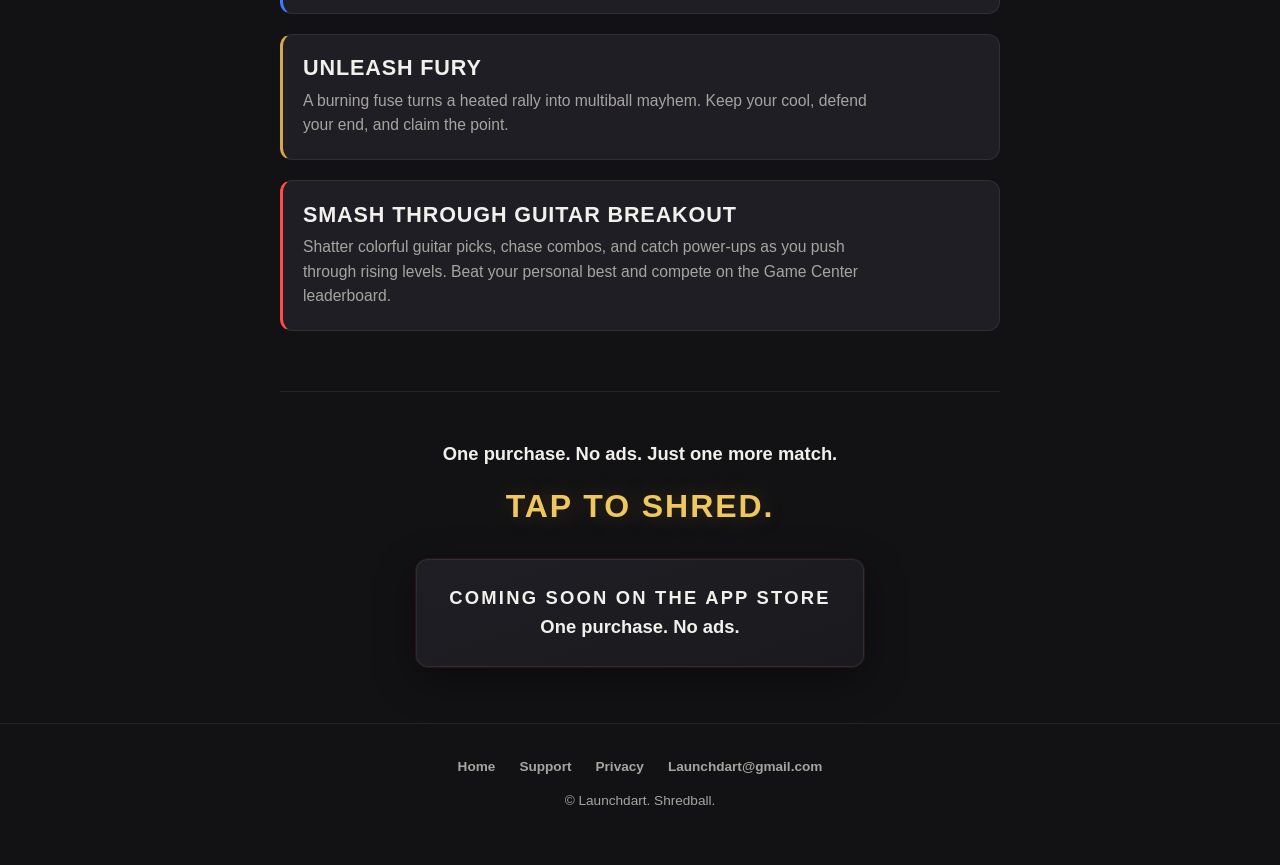
==== commit 66bd8c3f: "White MetalMania hero/header, drop duplicate H1, kill logo gradient CSS." ====
--- a/index.html
+++ b/index.html
@@ -21,7 +21,7 @@
 <body>
   <header class="site-header">
     <div class="inner">
-      <a class="logo" href="./"><img class="logo-wordmark" src="assets/wordmark-metalmania-white-header.png" alt="Shredball" width="320" height="80"></a>
+      <a class="logo" href="./"><img class="logo-wordmark" src="assets/wordmark-white-header-v2.png" alt="Shredball" width="400" height="100"></a>
       <nav class="nav" aria-label="Primary">
         <a href="support/">Support</a>
         <a href="privacy/">Privacy</a>
@@ -31,9 +31,8 @@
 
   <main>
     <section class="hero wrap">
-      <img class="hero-wordmark" src="assets/wordmark-metalmania-white.png" alt="SHREDBALL" width="1194" height="302" decoding="async">
+      <img class="hero-wordmark" src="assets/wordmark-white-v2.png" alt="SHREDBALL" width="1400" height="320" decoding="async">
       <p class="hero-kicker">Coming soon on the App Store</p>
-      <h1>Shredball</h1>
       <p class="tagline"><span class="accent">Flying V.</span> First to five.</p>
       <p class="hero-sub">Guitar Paddle Fury</p>
 
--- a/assets/styles.css
+++ b/assets/styles.css
@@ -98,16 +98,11 @@
 }
 
 .logo {
-  font-family: var(--font-display);
-  font-size: 1.35rem;
-  letter-spacing: 0.06em;
-  text-transform: uppercase;
-  color: var(--text);
-  text-decoration: none;
-  background: linear-gradient(90deg, var(--red-hot), var(--gold-bright), var(--blue-hot));
-  -webkit-background-clip: text;
-  background-clip: text;
-  -webkit-text-fill-color: transparent;
+  display: inline-flex;
+  align-items: center;
+  text-decoration: none;
+  background: none;
+  -webkit-text-fill-color: unset;
 }
 
 .logo:hover {
@@ -562,6 +557,9 @@
   width: min(28rem, 92vw);
   height: auto;
   margin: 0 auto 1.1rem;
+  background: transparent;
+  box-shadow: none;
+  border-radius: 0;
 }
 
 
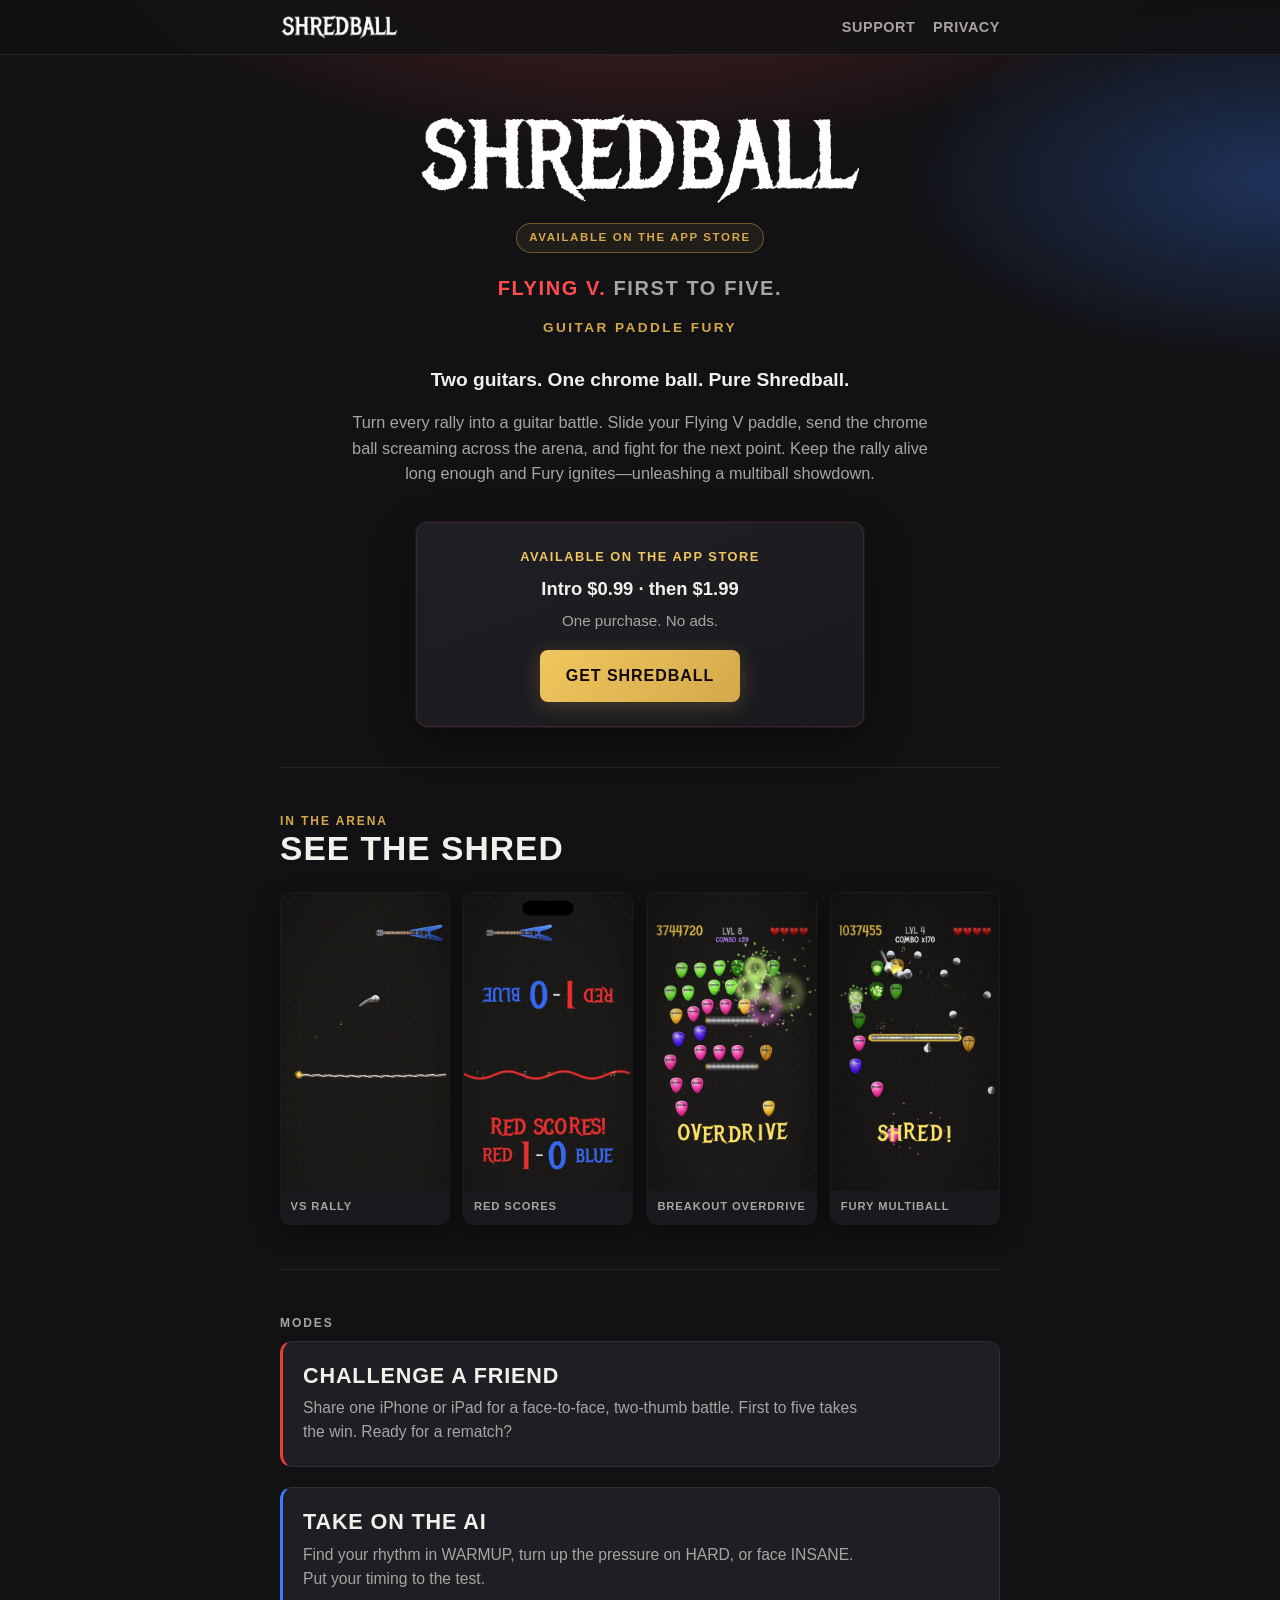
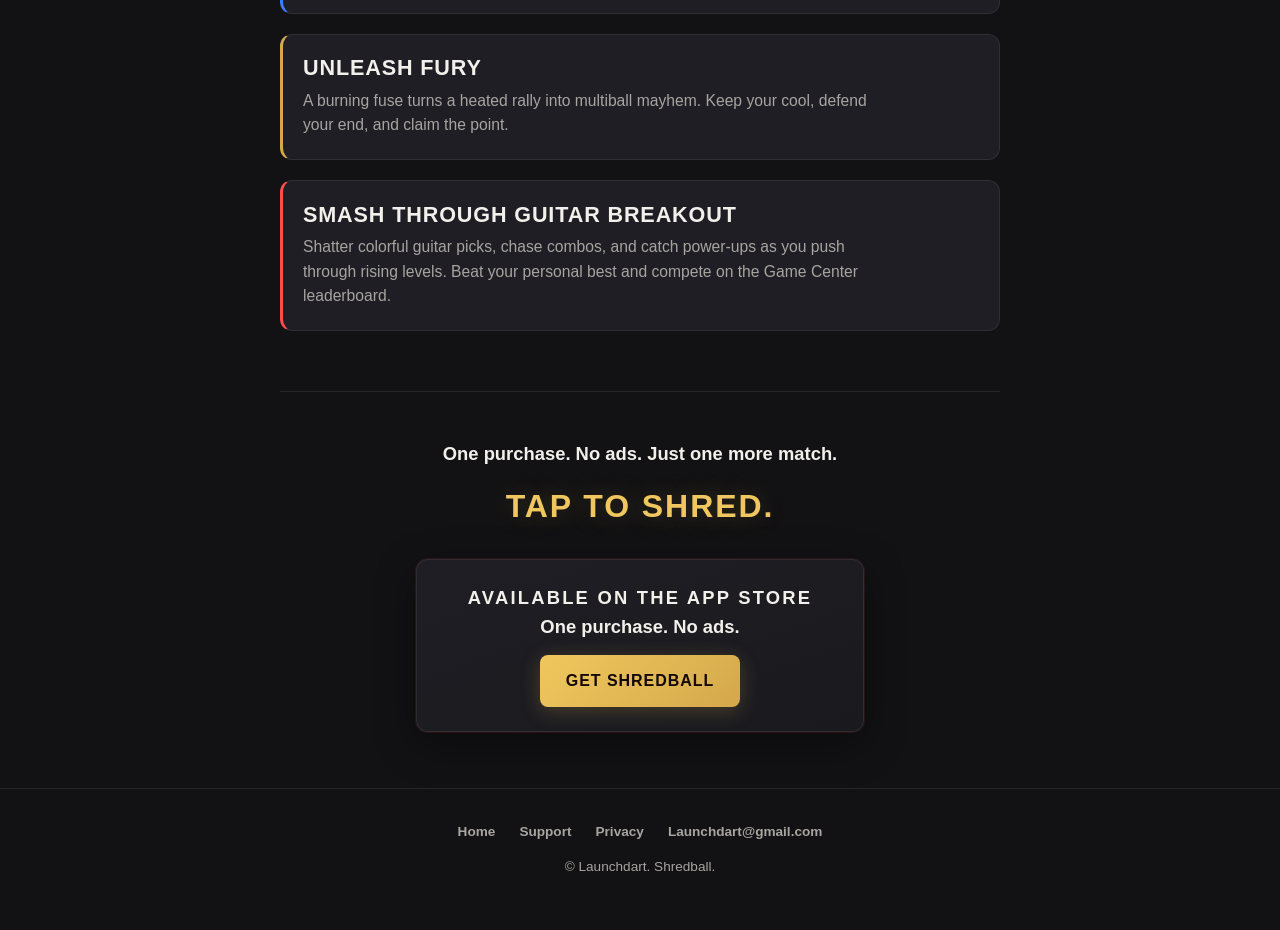
==== commit dbeb1f22: "Point shredball.app at the live App Store listing." ====
--- a/index.html
+++ b/index.html
@@ -4,7 +4,7 @@
   <meta charset="utf-8">
   <meta name="viewport" content="width=device-width, initial-scale=1">
   <title>Shredball — Flying V. First to five.</title>
-  <meta name="description" content="Two guitars. One chrome ball. Pure Shredball. Face-to-face guitar paddle battles, Fury multiball, and Guitar Breakout. Coming soon on the App Store.">
+  <meta name="description" content="Two guitars. One chrome ball. Pure Shredball. Face-to-face guitar paddle battles, Fury multiball, and Guitar Breakout. Available on the App Store.">
   <meta name="theme-color" content="#121214">
   <link rel="canonical" href="https://shredball.app/">
   <link rel="icon" type="image/png" sizes="32x32" href="assets/favicon-32.png">
@@ -32,7 +32,7 @@
   <main>
     <section class="hero wrap">
       <img class="hero-wordmark" src="assets/wordmark-white-v2.png" alt="SHREDBALL" width="1400" height="320" decoding="async">
-      <p class="hero-kicker">Coming soon on the App Store</p>
+      <p class="hero-kicker">Available on the App Store</p>
       <p class="tagline"><span class="accent">Flying V.</span> First to five.</p>
       <p class="hero-sub">Guitar Paddle Fury</p>
 
@@ -40,10 +40,10 @@
       <p class="lede-body">Turn every rally into a guitar battle. Slide your Flying&nbsp;V paddle, send the chrome ball screaming across the arena, and fight for the next point. Keep the rally alive long enough and Fury ignites—unleashing a multiball showdown.</p>
 
       <div class="cta-block">
-        <p class="cta-status">Coming soon on the App Store</p>
+        <p class="cta-status">Available on the App Store</p>
         <p class="cta-price">Intro $0.99 · then $1.99</p>
         <p class="cta-note">One purchase. No ads.</p>
-        <span class="btn" aria-disabled="true">Tap to shred</span>
+        <a class="btn" href="https://apps.apple.com/us/app/shredball/id6804502444">Get Shredball</a>
       </div>
     </section>
 
@@ -96,8 +96,9 @@
       <p>One purchase. No ads. Just one more match.</p>
       <p class="punch">Tap to shred.</p>
       <div class="cta-block" style="margin-top: 1.75rem;">
-        <p class="cta-status">Coming soon on the App Store</p>
-        <p class="cta-note" style="margin-bottom: 0;">One purchase. No ads.</p>
+        <p class="cta-status">Available on the App Store</p>
+        <p class="cta-note" style="margin-bottom: 0.85rem;">One purchase. No ads.</p>
+        <a class="btn" href="https://apps.apple.com/us/app/shredball/id6804502444">Get Shredball</a>
       </div>
     </section>
   </main>
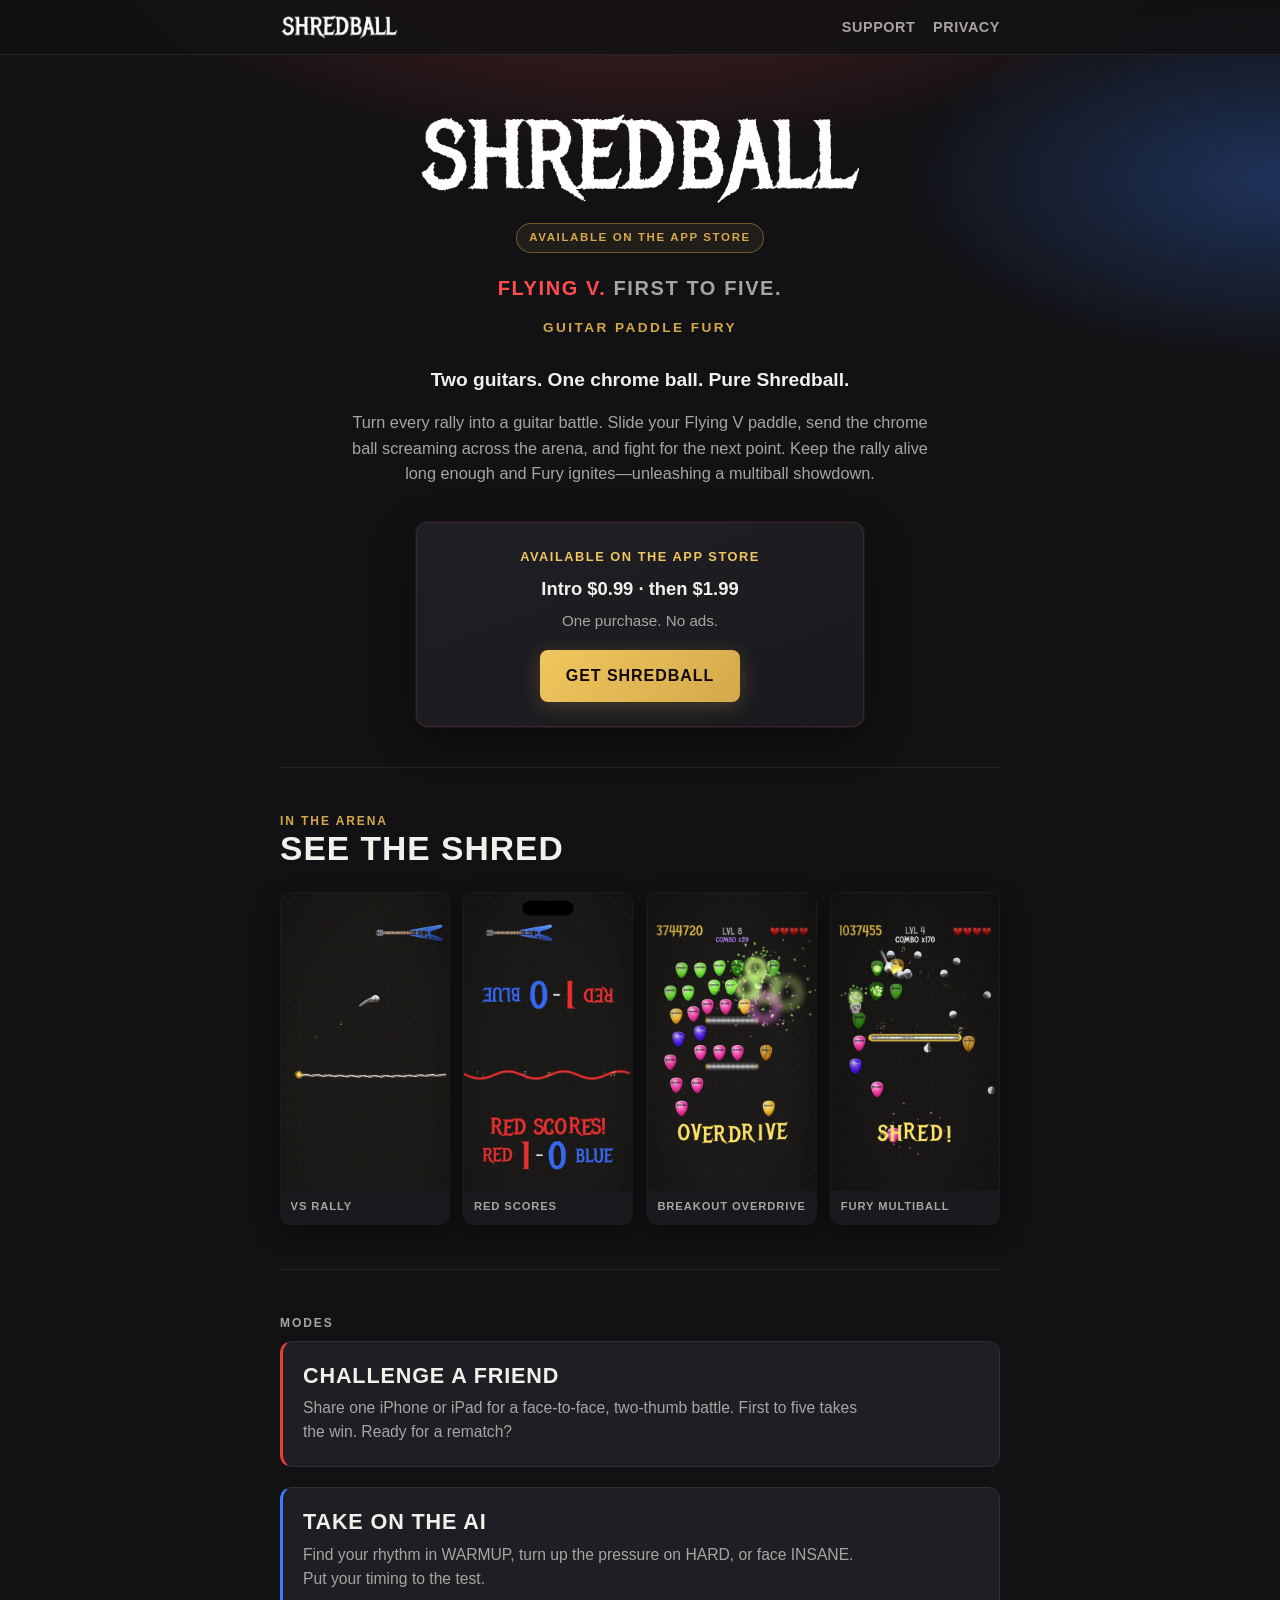
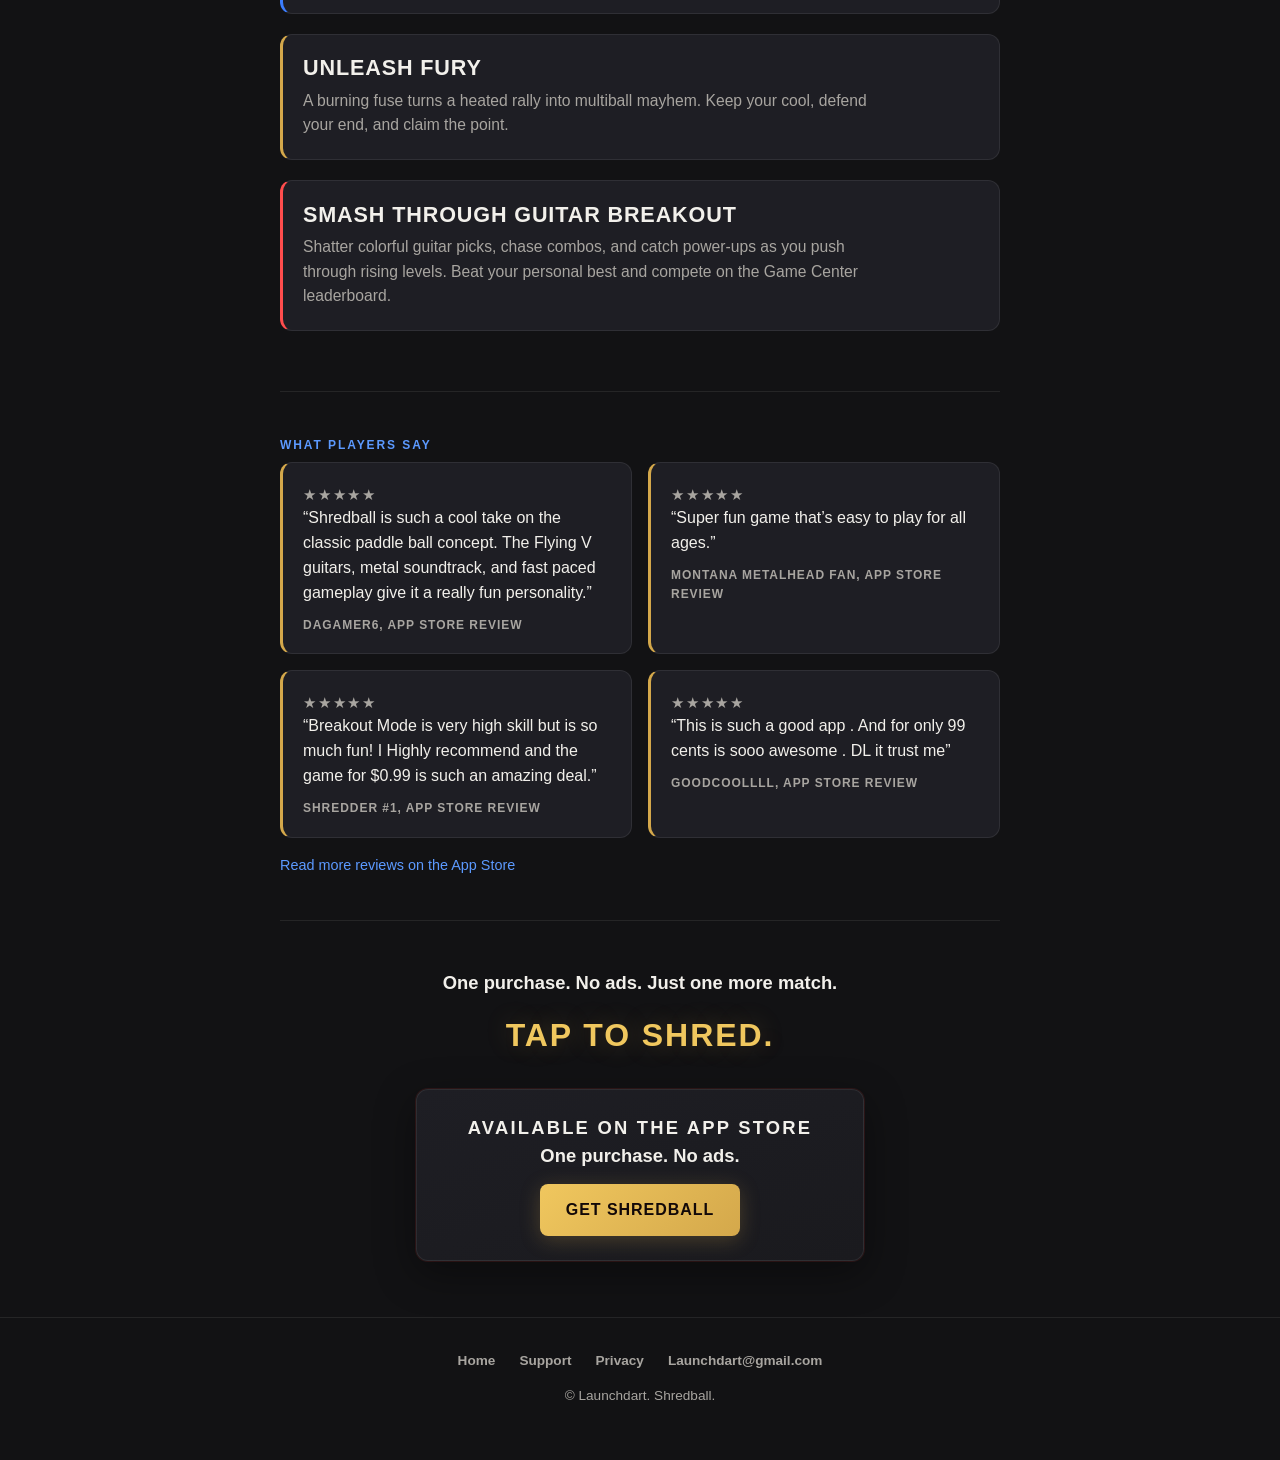
==== commit c58b00af: "Add 'What players say' section with App Store review quotes" ====
--- a/index.html
+++ b/index.html
@@ -92,6 +92,33 @@
       </div>
     </section>
 
+    <section class="section wrap" aria-label="Reviews">
+      <p class="section-label blue">What players say</p>
+      <div class="reviews">
+        <figure class="review">
+          <p class="review-stars" aria-label="5 out of 5 stars">★★★★★</p>
+          <blockquote><p>&ldquo;Shredball is such a cool take on the classic paddle ball concept. The Flying V guitars, metal soundtrack, and fast paced gameplay give it a really fun personality.&rdquo;</p></blockquote>
+          <figcaption>dagamer6, App Store review</figcaption>
+        </figure>
+        <figure class="review">
+          <p class="review-stars" aria-label="5 out of 5 stars">★★★★★</p>
+          <blockquote><p>&ldquo;Super fun game that’s easy to play for all ages.&rdquo;</p></blockquote>
+          <figcaption>Montana MetalHead Fan, App Store review</figcaption>
+        </figure>
+        <figure class="review">
+          <p class="review-stars" aria-label="5 out of 5 stars">★★★★★</p>
+          <blockquote><p>&ldquo;Breakout Mode is very high skill but is so much fun! I Highly recommend and the game for &#36;0.99 is such an amazing deal.&rdquo;</p></blockquote>
+          <figcaption>Shredder #1, App Store review</figcaption>
+        </figure>
+        <figure class="review">
+          <p class="review-stars" aria-label="5 out of 5 stars">★★★★★</p>
+          <blockquote><p>&ldquo;This is such a good app . And for only 99 cents is sooo awesome . DL it trust me&rdquo;</p></blockquote>
+          <figcaption>Goodcoollll, App Store review</figcaption>
+        </figure>
+      </div>
+      <p class="review-source"><a href="https://apps.apple.com/us/app/shredball/id6804502444">Read more reviews on the App Store</a></p>
+    </section>
+
     <section class="closing wrap">
       <p>One purchase. No ads. Just one more match.</p>
       <p class="punch">Tap to shred.</p>
--- a/assets/styles.css
+++ b/assets/styles.css
@@ -572,3 +572,59 @@
   display: inline-flex;
   align-items: center;
 }
+
+/* Reviews */
+.reviews {
+  display: grid;
+  gap: 1rem;
+  padding: 0.5rem 0 1rem;
+}
+
+.review {
+  margin: 0;
+  padding: 1.2rem 1.25rem;
+  background: var(--bg-card);
+  border: 1px solid var(--border);
+  border-radius: var(--radius);
+  border-left: 3px solid var(--gold);
+}
+
+.review-stars {
+  margin: 0 0 0.5rem;
+  color: var(--gold-bright);
+  letter-spacing: 0.12em;
+  font-size: 0.95rem;
+}
+
+.review blockquote {
+  margin: 0;
+}
+
+.section .review blockquote p {
+  margin: 0;
+  color: var(--text);
+  font-size: 1rem;
+}
+
+.review figcaption {
+  margin-top: 0.65rem;
+  font-size: 0.75rem;
+  font-weight: 700;
+  letter-spacing: 0.08em;
+  text-transform: uppercase;
+  color: var(--text-muted);
+}
+
+.section .review-source {
+  font-size: 0.9rem;
+}
+
+.review-source a {
+  color: var(--blue-hot);
+}
+
+@media (min-width: 560px) {
+  .reviews {
+    grid-template-columns: 1fr 1fr;
+  }
+}
